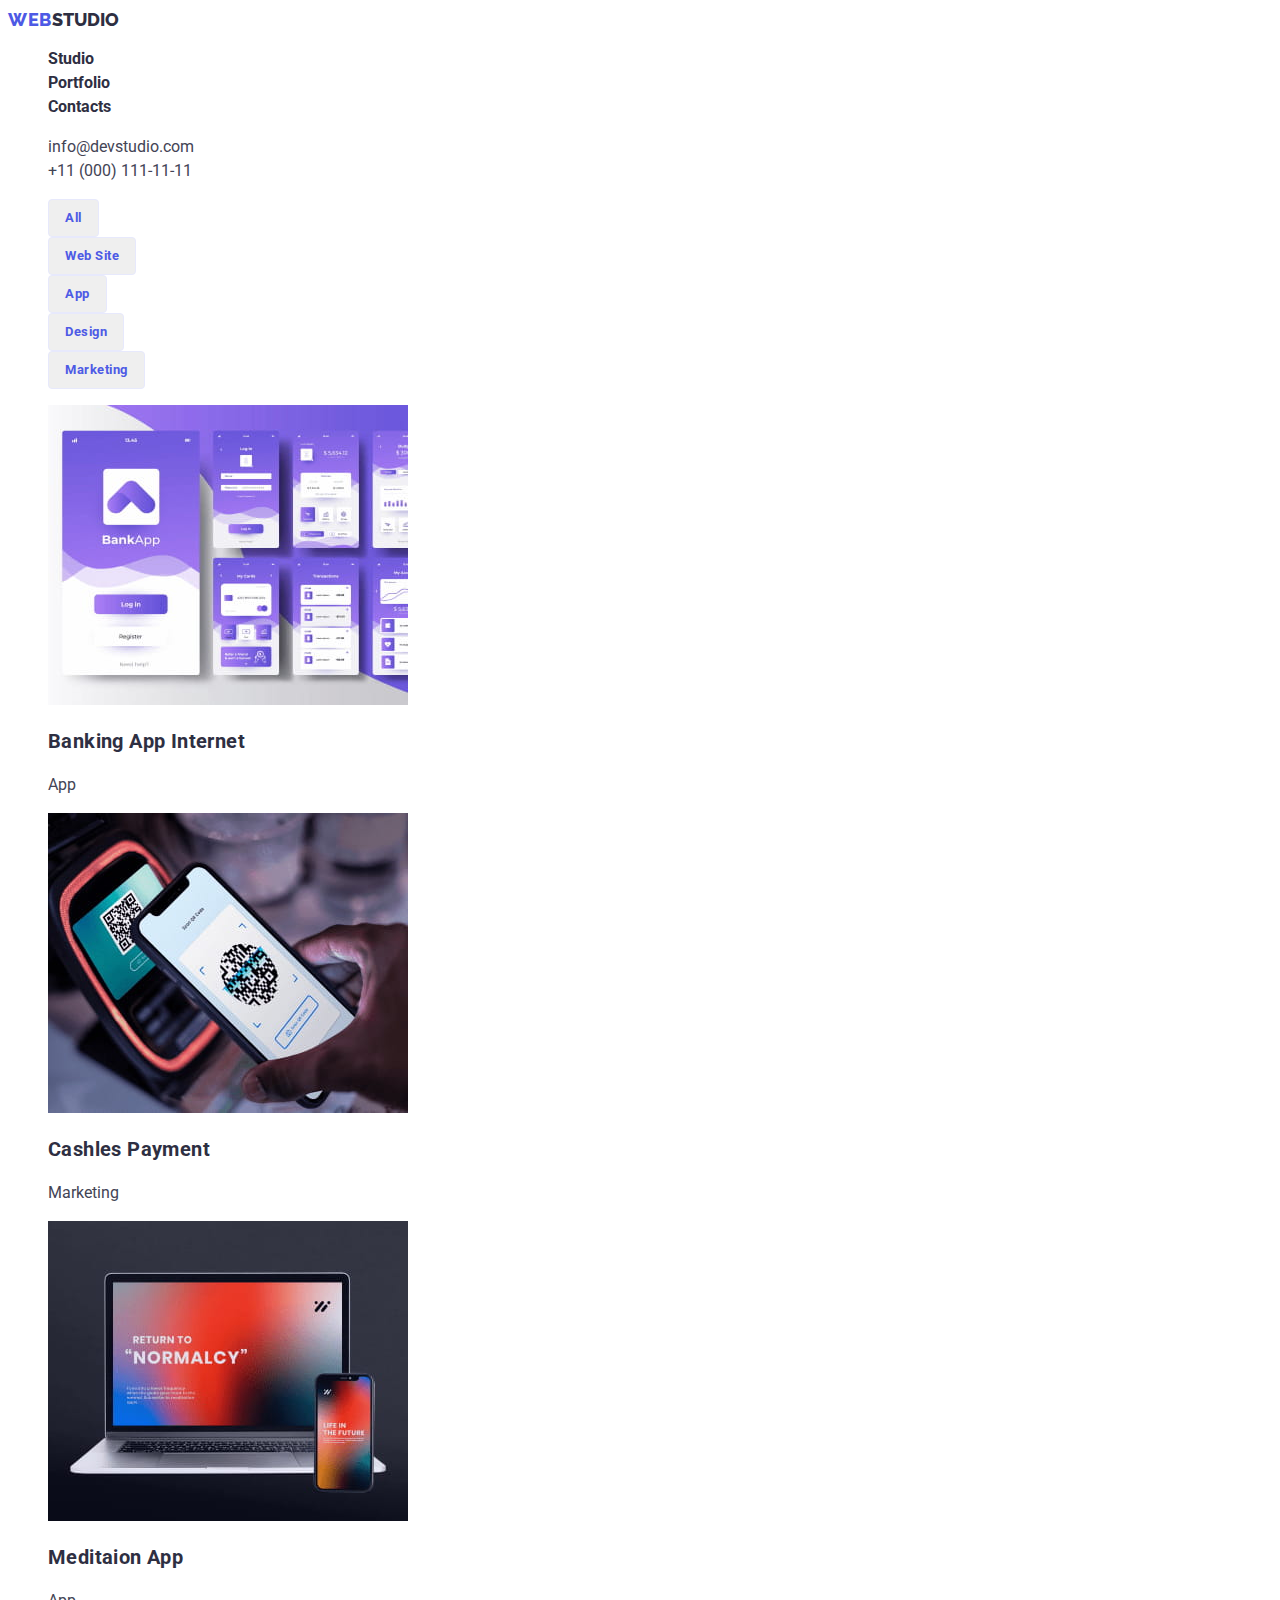
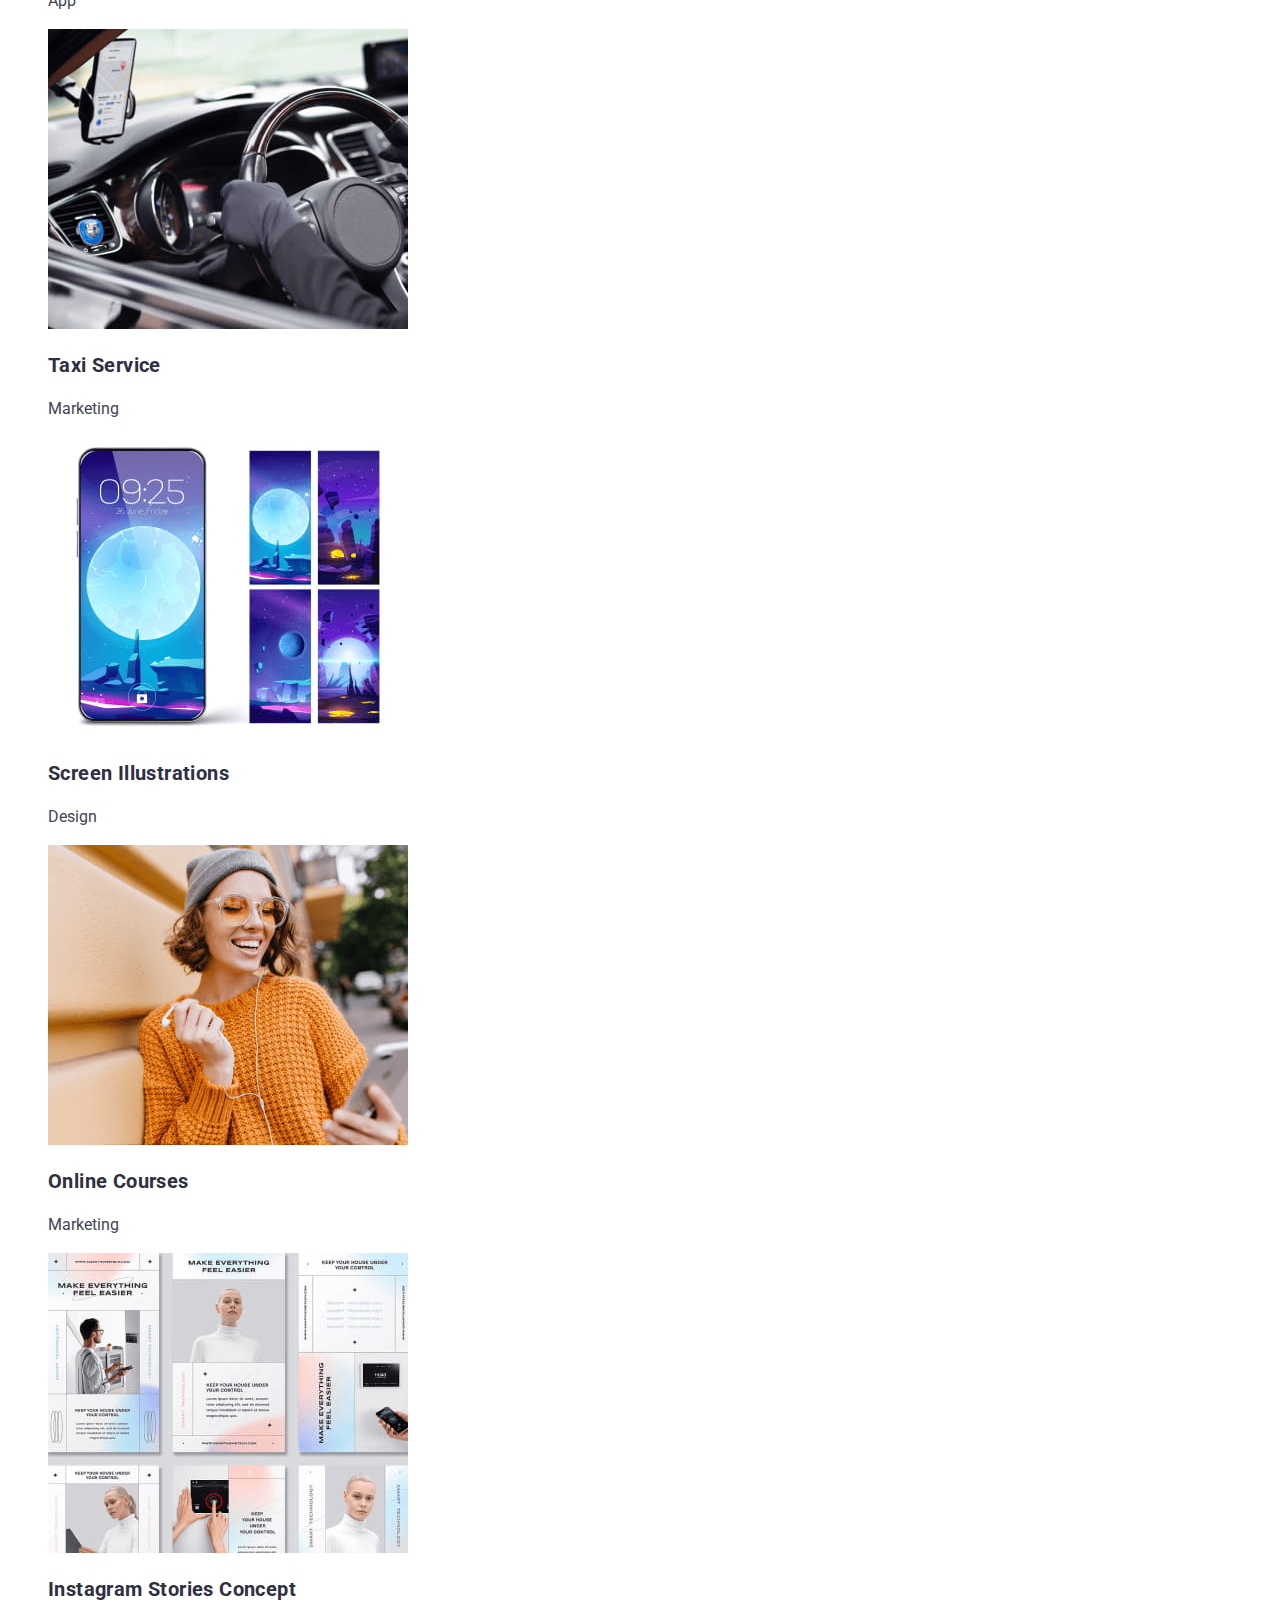
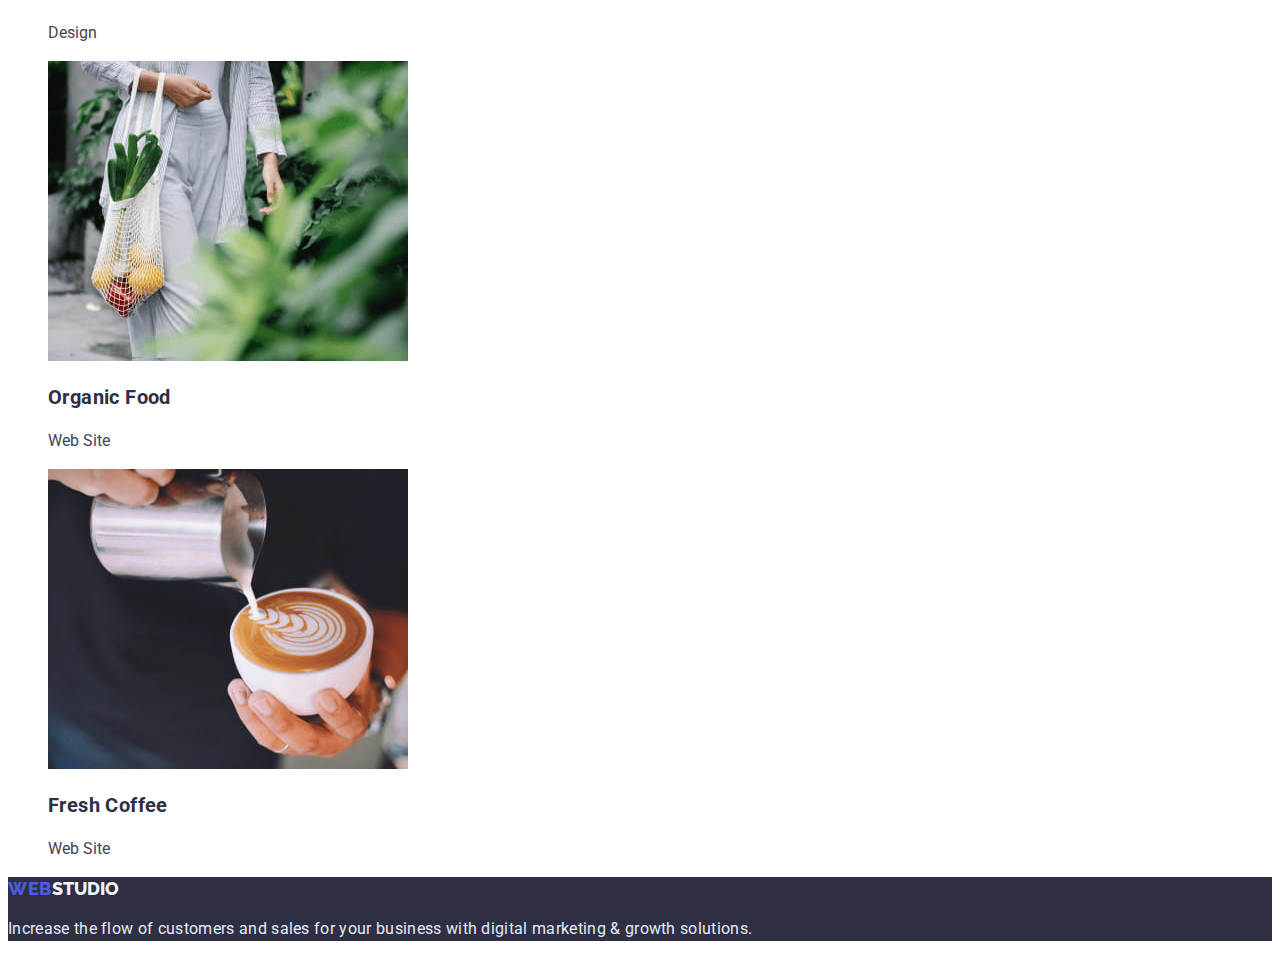
==== portfolio.html @ a0d4699e "added from a past project" ====
<!DOCTYPE html>
<html lang="en">
<head>
    <meta charset="UTF-8">
    <meta http-equiv="X-UA-Compatible" content="IE=edge">
    <meta name="viewport" content="width=device-width, initial-scale=1.0">
    <title>Document</title>
    <style>
        li {
            list-style-type: none;
        }
        a {
            text-decoration: none;
        }
    </style>
    <link href="https://fonts.googleapis.com/css2?family=Raleway:wght@800&family=Roboto:wght@400;500;700;900&display=swap" rel="stylesheet">
    <link rel="stylesheet" href="./css/style.css" />

</head>
<body>
    
    <header>
        <a class="contacts-logo" href="./portfolio.html"><span class="logo">web</span><span class="logo-two">studio</span></a>

        <!-- Main navigation -->
        <nav>
            <!-- Links to other pages or sections of the current page -->
            <ul class="link">
                <li><a class="contacts" href="./index.html">Studio</a></li>
                <li><a class="contacts" href="./portfolio.html">Portfolio</a></li>
                <li><a class="contacts" href="">Contacts</a></li>
            </ul>
        </nav>

        <ul class="secondary-link">
            <li><a class="contacts" href="mailto:info@devstudio.com">info@devstudio.com</a></li>
            <li><a class="contacts" href="tel:+110001111111">+11 (000) 111-11-11</a></li>
        </ul>
    </header>

    <main>

         <!-- Page footer -->

         <section class="text">
        <ul>
                <li><button class="pointer" type="button">All</button></li>
                <li><button class="pointer" type="button">Web Site</button></li>
                <li><button class="pointer" type="button">App</button></li>
                <li><button class="pointer" type="button">Design</button></li>
                <li><button class="pointer" type="button">Marketing</button></li>
        </ul>

        <ul>
            <li>
                <a class="menu">
                <img src="./images3/img.jpg" alt="Banking App Internet" width="360">
                <h3>Banking App Internet</h3>
                <p>App</p>
                </a>
            </li>
            <li>
                <a class="menu">
                 <img src="./images3/img10.jpg" alt="Cashless Payment" width="360">
                 <h3>Cashles Payment</h3>
                 <p>Marketing</p>
                 </a>
            </li>
            <li>
                <a class="menu">
                <img src="./images3/img3.jpg" alt="Meditaion App" width="360">
                <h3>Meditaion App</h3>
                <p>App</p>
                </a>
            </li>
            <li>
                <a class="menu">
                <img src="./images3/img4.jpg" alt="Taxi Service" width="360">
                <h3>Taxi Service</h3>
                <p>Marketing</p>
                </a>
            </li>
            <li>
                <a class="menu">
                <img src="./images3/img5.jpg" alt="Screen Illustrations" width="360">
                <h3>Screen Illustrations</h3>
                <p>Design</p>
                </a>
            </li>
            <li>
                <a class="menu">
                <img src="./images3/img6.jpg" alt="Online Courses" width="360">
                <h3>Online Courses</h3>
                <p>Marketing</p>
                </a>
            </li>
            <li>
                <a class="menu">
                <img src="./images3/img7.jpg" alt="Instagram Stories Concept" width="360">
                <h3>Instagram Stories Concept</h3>
                <p>Design</p>
                </a>
            </li>
            <li>
                <a class="menu">
                <img src="./images3/img8.jpg" alt="Organic Food" width="360">
                <h3>Organic Food</h3>
                <p>Web Site</p>
                </a>
            </li>
            <li>
                <a class="menu">
                <img src="./images3/img9.jpg" alt="Fresh Coffee" width="360">
                <h3>Fresh Coffee</h3>
                <p>Web Site</p>
                </a>
            </li>
        </ul>
    </section>

    </main>

    <footer class="bottom">
        <a class="contacts-logo" href="./portfolio.html"><span class="logo">web</span><span class="logo-two-bottom">studio</span></a>
        <p>Increase the flow of customers and sales for your business with digital marketing & growth solutions.</p>
    </footer>
</body>
</html>
---- css/style.css ----
/* Index.html file */

 /* Logo */

:root {
    --brand-color: #2E2F42;
    --color1:#4D5AE5;
    --color2:#434455;
    --color3:#F4F4FD;
    --color4:#FFFFFF;
    --color5: #404BBF;
    --color6: #E7E9FC;
}

.contacts-logo {
    font-family: Raleway, sans-serif;
    font-style: normal;
    font-weight: 800;
    font-size: 18px;
    line-height: 1.3;

    align-items: center;
    letter-spacing: 0.03;
    text-transform: uppercase;
}
 
.logo {
    font-family: Raleway, sans-serif;
    font-style: normal;
    font-weight: 800;
    font-size: 18px;
    line-height: 1.3;


    letter-spacing: 0.03em;
    text-transform: uppercase;
    color: var(--color1);
}

.logo-two {
    color: var(--brand-color);
}

body {
font-family: Roboto, sans-serif;
color: var(--brand-color);
}


/* Main navigation */

.link {
    background-color: var(--color4);
    text-decoration:none;
}



.link a {
    font-weight: 700;
    font-size: 16px;
    line-height: 1.5;

    color: var(--brand-color);
}

.secondary-link a {
    font-weight: 400;
    font-size: 16px;
    line-height: 1.5;

    color: #434455;
    background-color: var(--color4);
}
    
/* Hover and focus */

.contacts {
    color: var(--brand-color);
}

.contacts:hover {
    color: var(--color1);
}

.contacts:focus {
    color: var(--color1);
}
.link .contacts:focus {
    color: var(--color1);
}

.secondary-link:focus {
    color: var(--color1);
}

.main-pointer {
    font-family: Roboto, sans-serif;
    font-style: normal;
    font-weight: 700;
    font-size: 16px;
    line-height: 1.1;

    letter-spacing: 0.04em;
    color: var(--color4);
    align-items: center;
    padding: 16px 32px;

    background-color: var(--color1);
    border: none;
    border-radius: 4px;
 }

.main-pointer:hover {
    background-color: var(--color5);
}

.main-pointer:focus {
    background-color: var(--color5);
    box-shadow: 0px 4px 4px rgba(0, 0, 0, 0.15);
}

 

.hero {
    background-color: var(--brand-color);
}

.buttom .contacts:focus {
    color: var(--color1);
}

.hero-logo {
    font-family: Roboto, sans-serif;
    font-weight: 700;
    font-style: normal;
    font-size: 56px;
    line-height: 1;
    text-align: center;
    letter-spacing: 0.02em;

    color: var(--color4);
}


/* Feauters section */

.text h3 { 
    font-weight: 700;
    font-size: 20px;
    line-height: 1.2;
    letter-spacing: 0.02em;

    color: var(--brand-color);
}

.text p {
    font-weight: 400;
    line-height: 1.5;
    letter-spacing: 0.02;

    color: var(--color2);
}

.text h2 {
    font-weight: 700;
    font-size: 36px;
    line-height: 1.1;

    text-align: center;
    letter-spacing: 0.02em;

    color: var(--brand-color);
}

/* Page footer */

.secondary-text {
    background-color: var(--color3);
}

.img {
    flex-direction: column;
    justify-content: center;
    align-items: center;
    background-color: var(--color4);
}

.secondary-text h2 {
    font-weight: 700;
    font-size: 36px;
    line-height: 1.1;

    text-align: center;
    letter-spacing: 0.02em;

    color: var(--brand-color);
}

.secondary-text h3 {
    font-weight: 700;
    font-size: 20px;
    line-height: 1.2;
    letter-spacing: 0.02em;

    color: var(--brand-color);
}

.secondary-text p {
    font-weight: 400;
    font-size: 16px;
    line-height: 1.5;
    letter-spacing: 0.02em;

    color: var(--color2);
}

.bottom {
    background-color: var(--brand-color);
}

.bottom p {
    font-weight: 400;
    font-size: 16px;
    line-height: 1.5;
    letter-spacing: 0.02em;

    color: var(--color6);
}

.logo-two-bottom {
    color: var(--color3);
 }

/* Portfolio.html */


/* Main navigation */


.pointer { 
    font-family: Roboto, sans-serif;
    font-style: normal;
    font-weight: 700;
    line-height: 1.5;
    align-items: center;
    letter-spacing: 0.04em;
    padding: 8px 16px;

    color: var(--color1);
    border: 1px solid var(--color6);
    border-radius: 4px;
    box-sizing: border-box;
}

.pointer:hover {
    color: var(--color4);
    background-color: var(--color1);
}

.pointer:focus {
    background-color: var(--color1);
    box-shadow: 0px 3px 1px rgba(0, 0, 0, 0.1), 0px 2px 1px rgba(0, 0, 0, 0.08), 0px 2px 2px rgba(0, 0, 0, 0.12);
}

.pointer { cursor: pointer; }
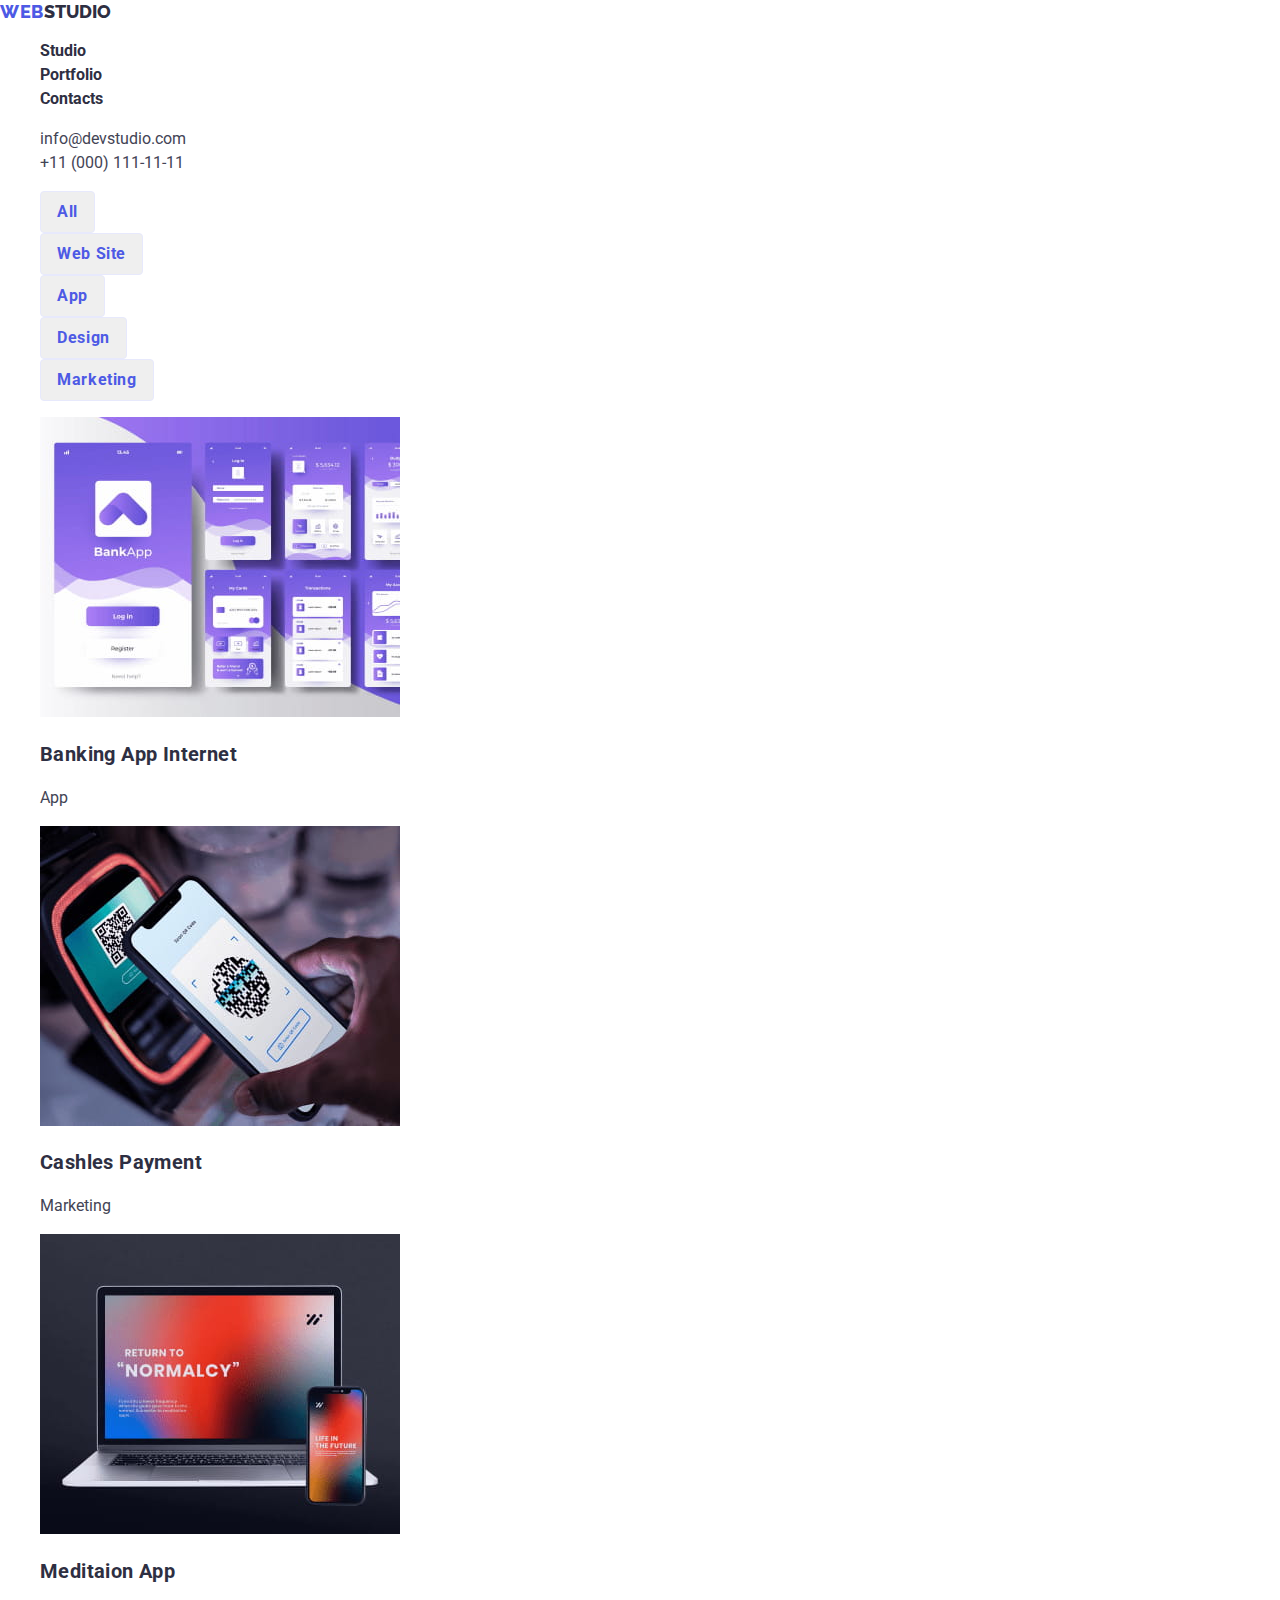
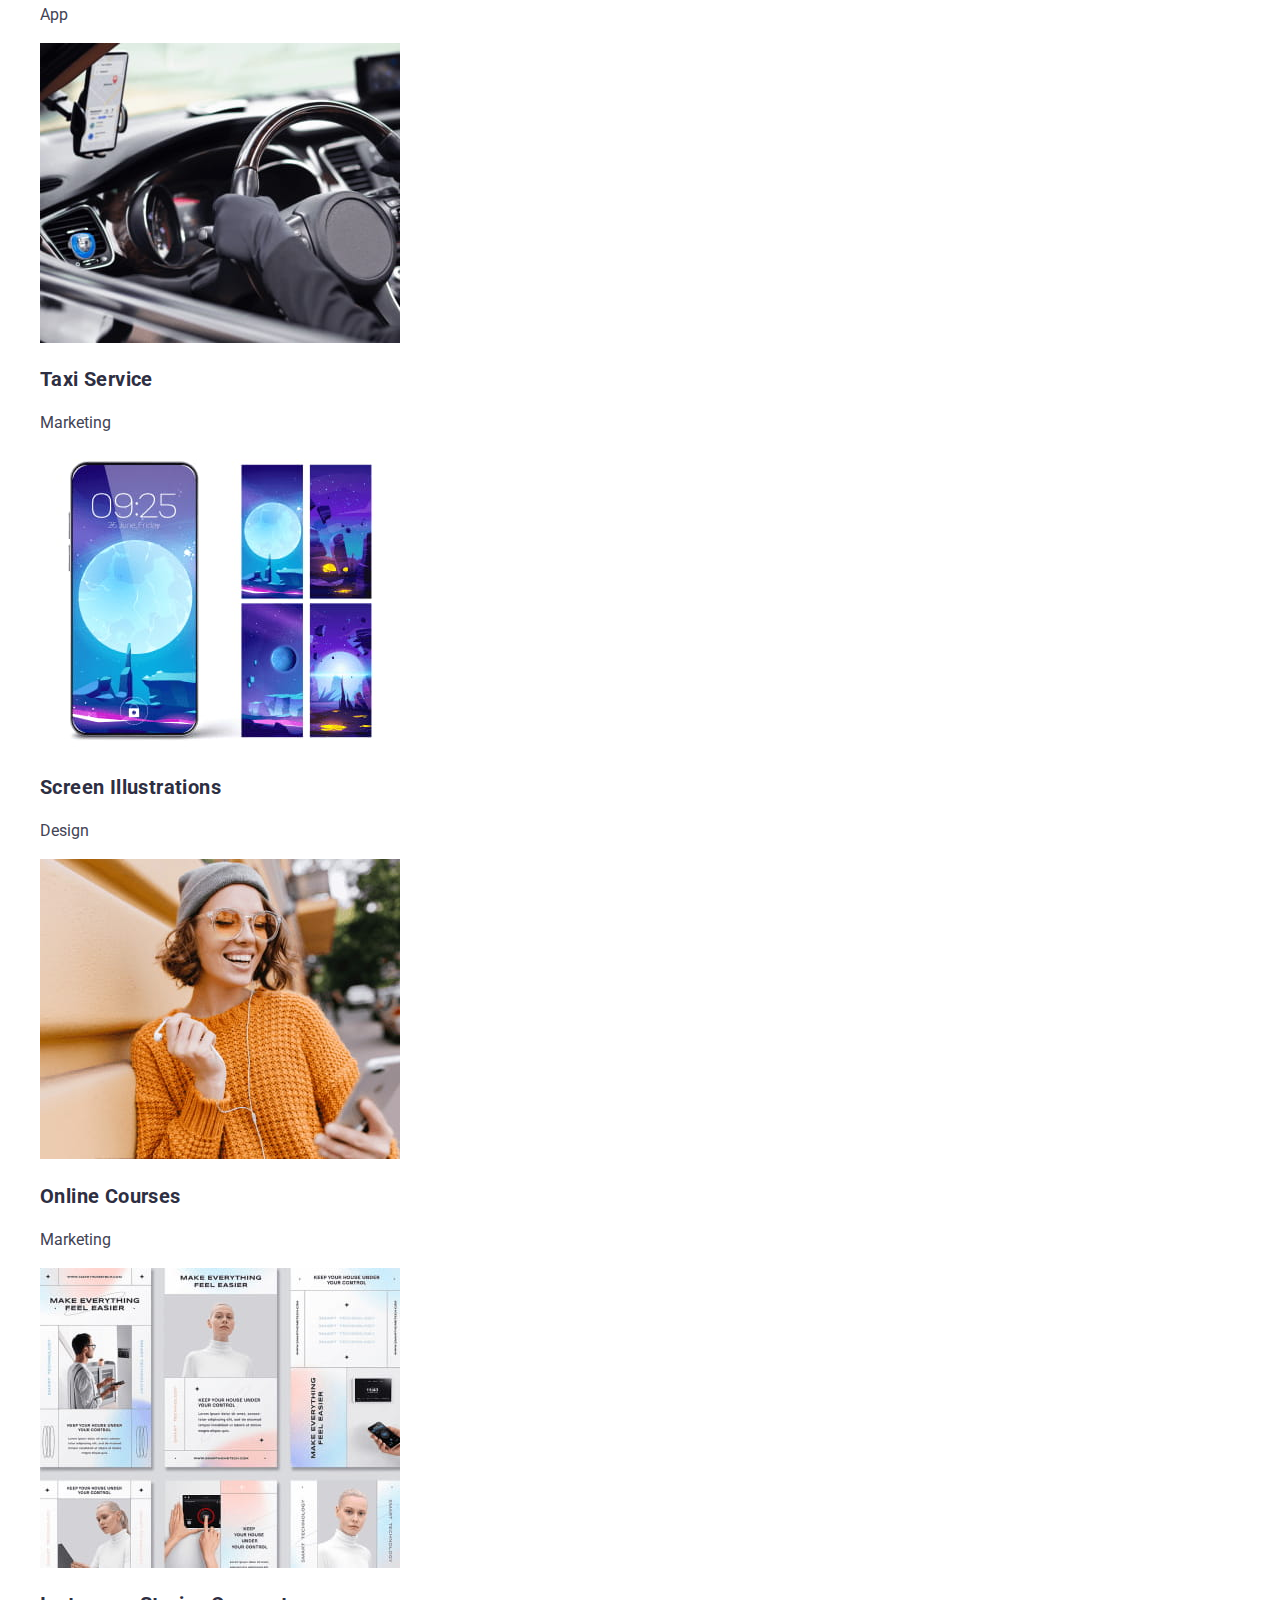
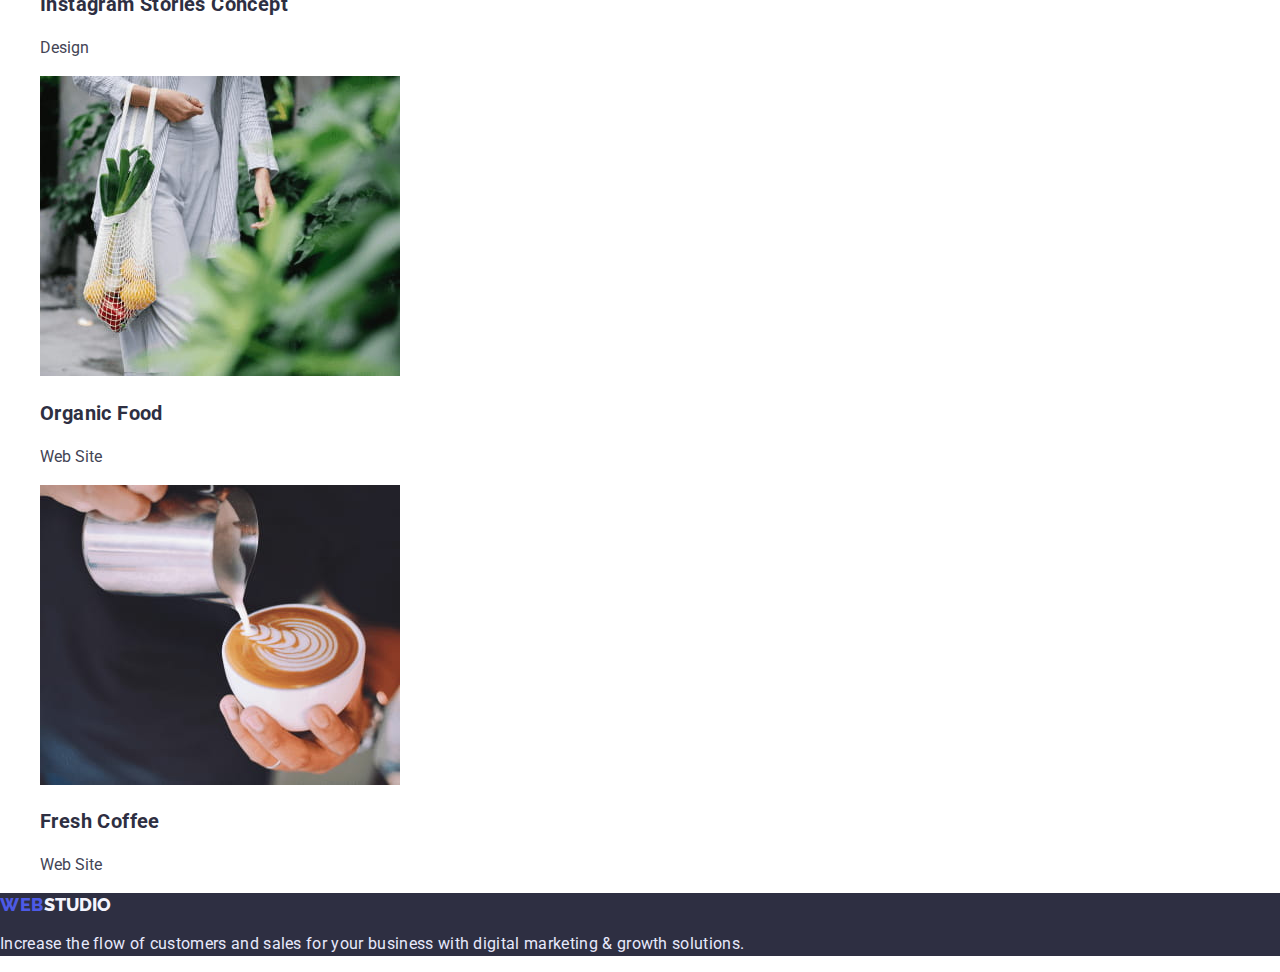
==== commit 0168d8b8: "added modern-normalize" ====
--- a/portfolio.html
+++ b/portfolio.html
@@ -5,6 +5,7 @@
     <meta http-equiv="X-UA-Compatible" content="IE=edge">
     <meta name="viewport" content="width=device-width, initial-scale=1.0">
     <title>Document</title>
+    <link rel="stylesheet" href="https://cdn.jsdelivr.net/npm/modern-normalize@1.1.0/modern-normalize.min.css"/>
     <style>
         li {
             list-style-type: none;
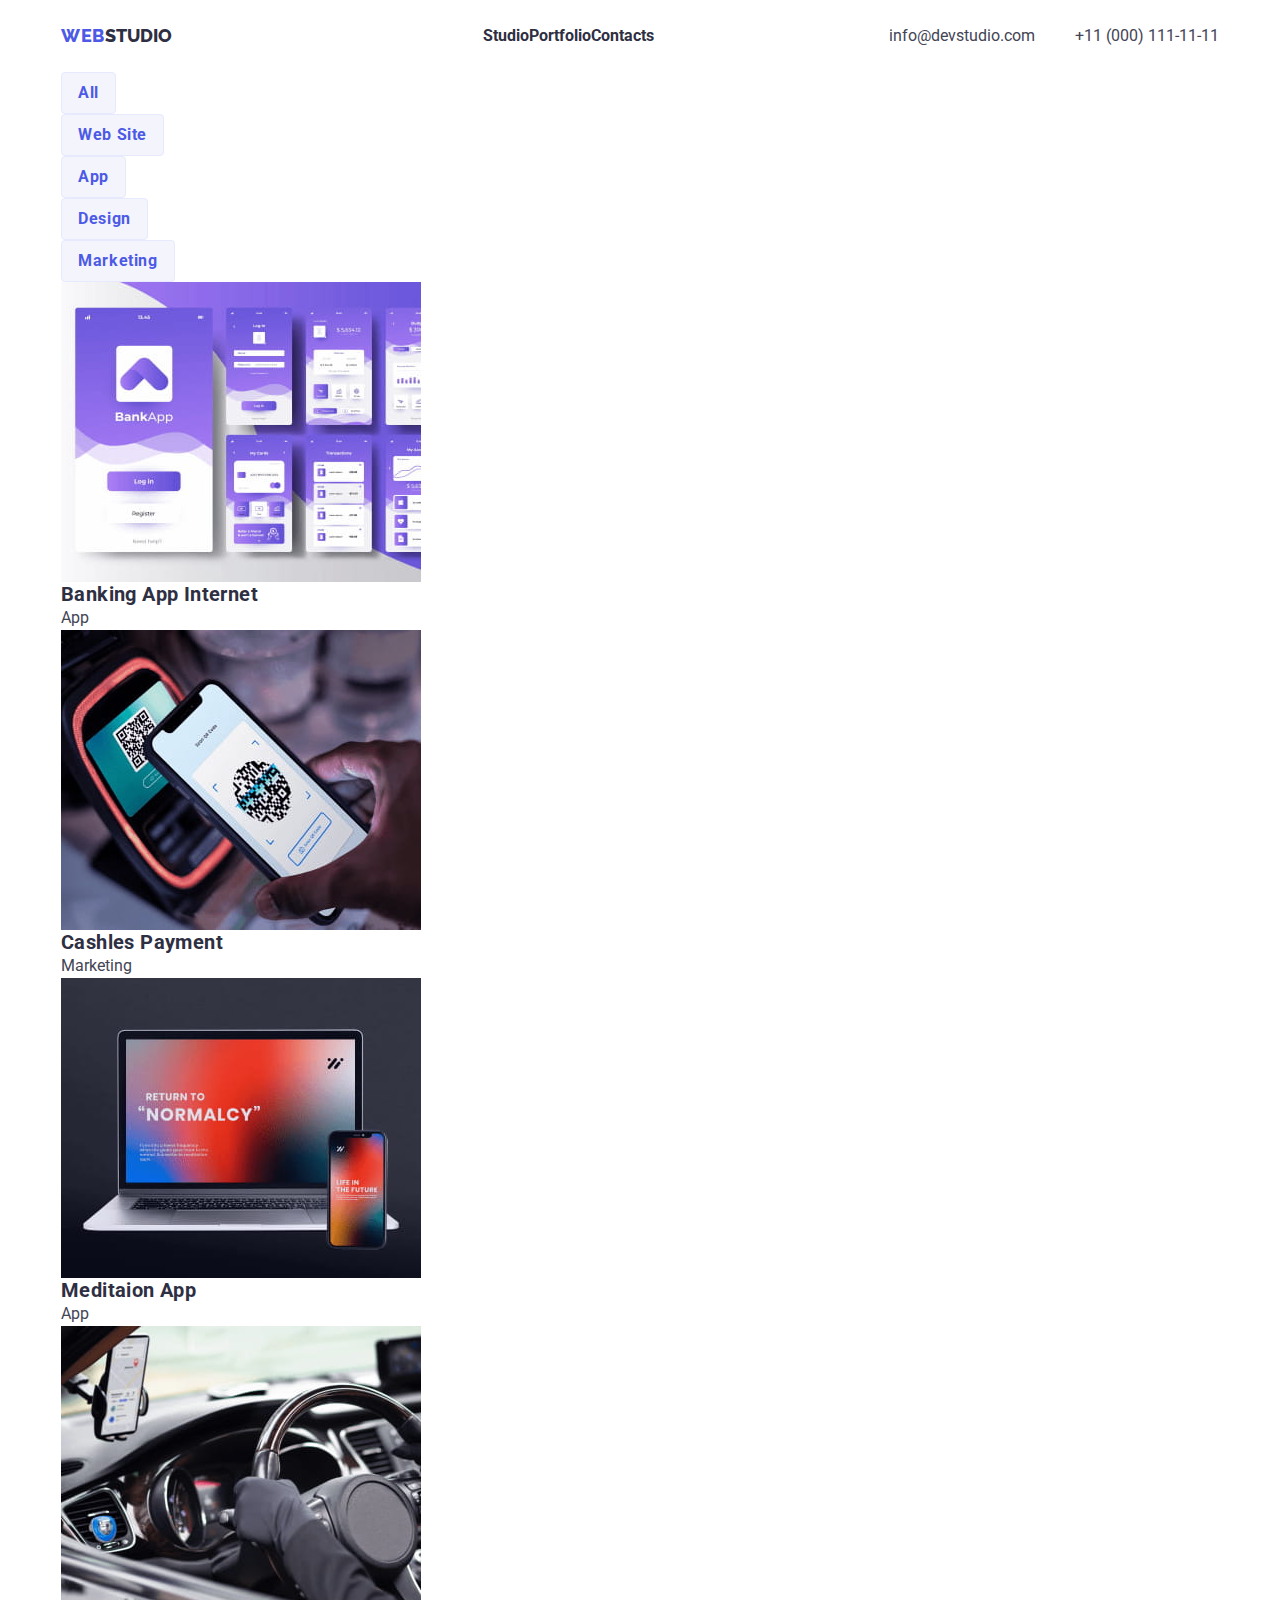
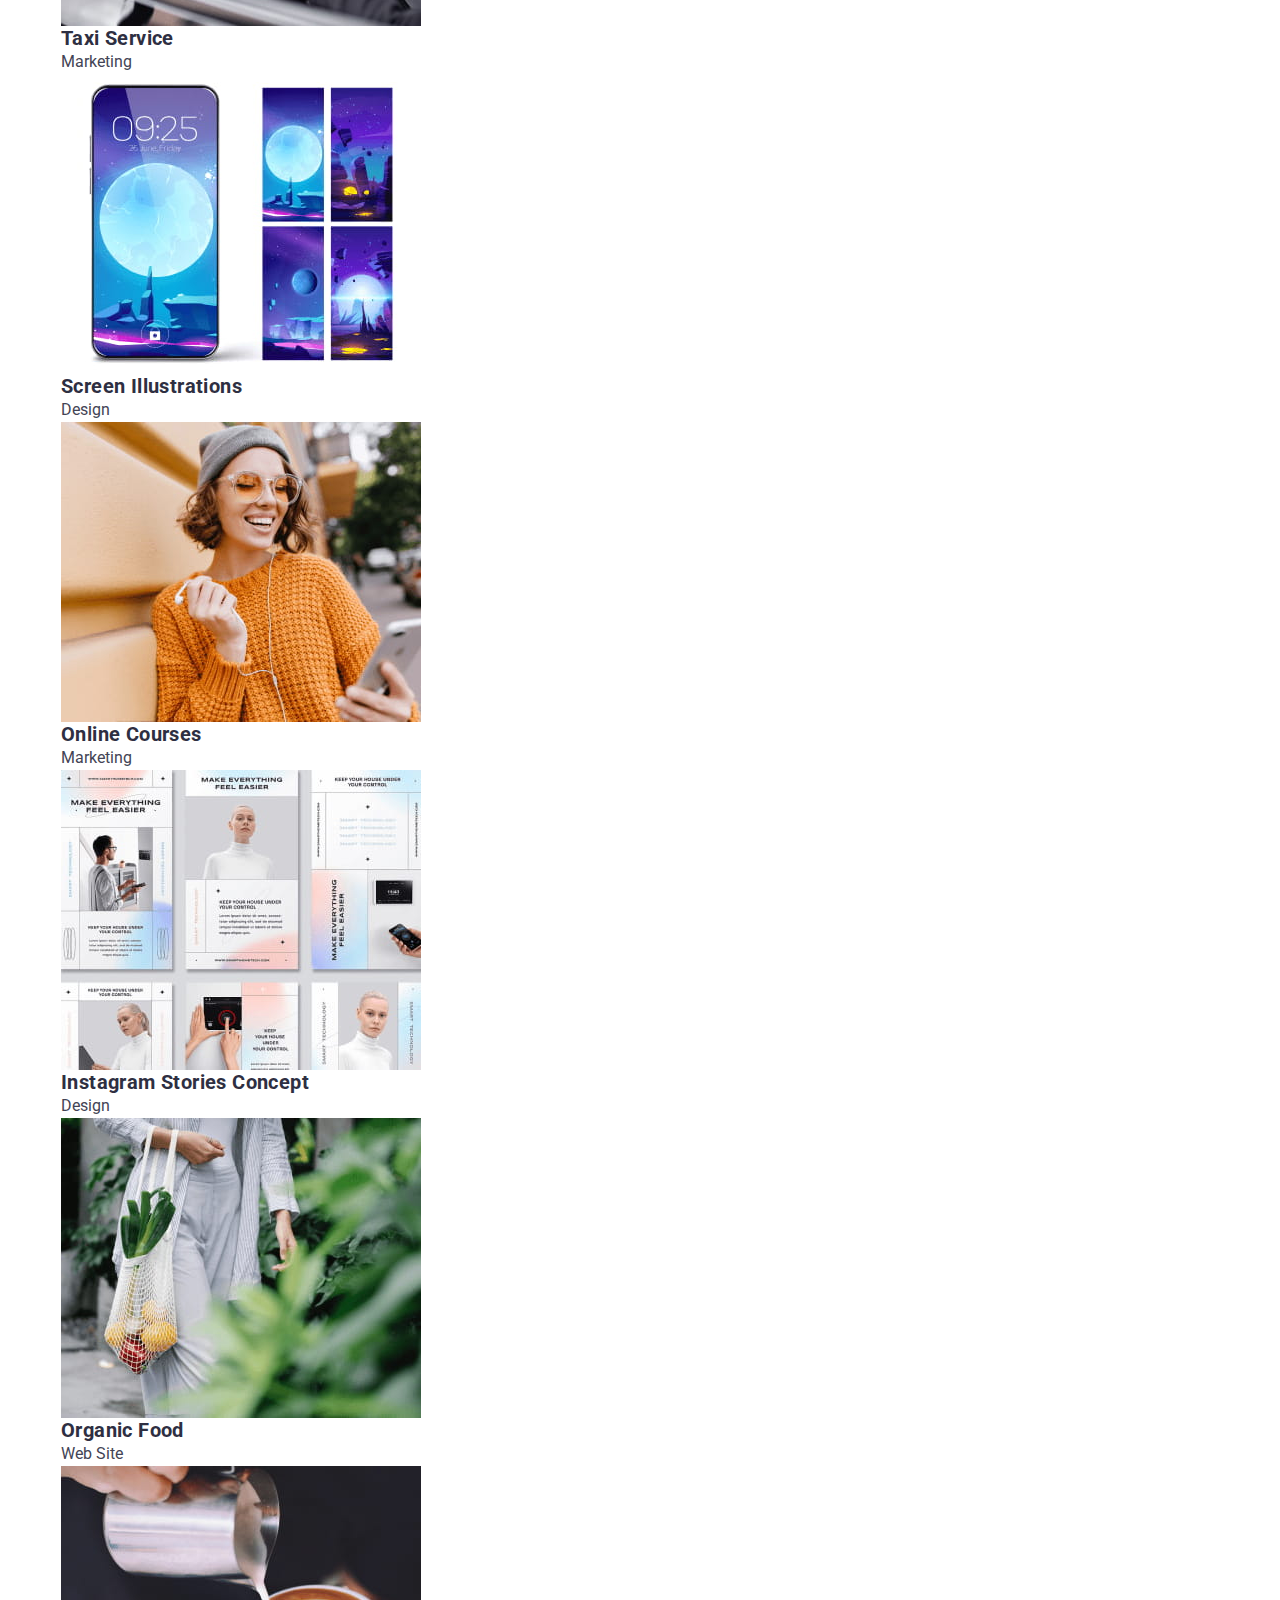
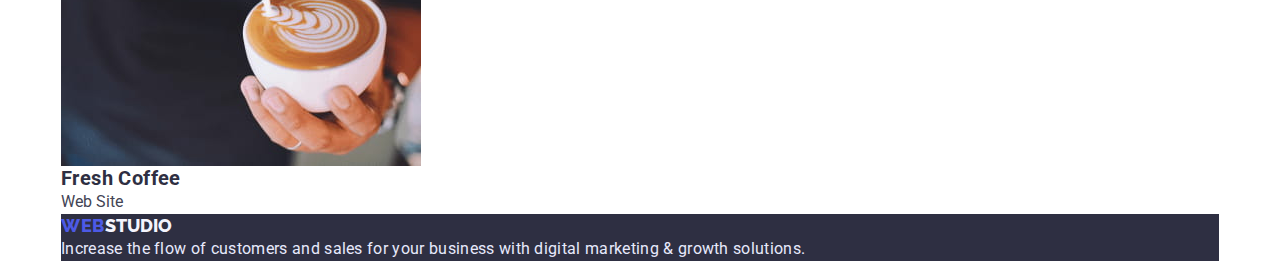
==== commit 45f68190: "header positioning in index.html and portfolio.html" ====
--- a/portfolio.html
+++ b/portfolio.html
@@ -20,11 +20,11 @@
 </head>
 <body>
     
-    <header>
+    <header class="container header-container">
         <a class="contacts-logo" href="./portfolio.html"><span class="logo">web</span><span class="logo-two">studio</span></a>
 
         <!-- Main navigation -->
-        <nav>
+        <nav class="header-nav">
             <!-- Links to other pages or sections of the current page -->
             <ul class="link">
                 <li><a class="contacts" href="./index.html">Studio</a></li>
@@ -34,8 +34,8 @@
         </nav>
 
         <ul class="secondary-link">
-            <li><a class="contacts" href="mailto:info@devstudio.com">info@devstudio.com</a></li>
-            <li><a class="contacts" href="tel:+110001111111">+11 (000) 111-11-11</a></li>
+            <li><a class="contacts-inform-tel" href="mailto:info@devstudio.com">info@devstudio.com</a></li>
+            <li><a class="contacts-inform" href="tel:+110001111111">+11 (000) 111-11-11</a></li>
         </ul>
     </header>
 
@@ -43,7 +43,7 @@
 
          <!-- Page footer -->
 
-         <section class="text">
+         <section class="text container">
         <ul>
                 <li><button class="pointer" type="button">All</button></li>
                 <li><button class="pointer" type="button">Web Site</button></li>
@@ -121,7 +121,7 @@
 
     </main>
 
-    <footer class="bottom">
+    <footer class="bottom container">
         <a class="contacts-logo" href="./portfolio.html"><span class="logo">web</span><span class="logo-two-bottom">studio</span></a>
         <p>Increase the flow of customers and sales for your business with digital marketing & growth solutions.</p>
     </footer>
--- a/css/style.css
+++ b/css/style.css
@@ -1,7 +1,4 @@
  
- /* Index.html file */
-
- /* Logo */
 
 :root {
     --brand-color: #2E2F42;
@@ -13,8 +10,68 @@
     --color6: #E7E9FC;
 }
 
+/* ============= Додаткові параметри скидання стилів ============= */
+
+h1,h2,h3,h4,p {
+    margin-top: 0;
+    margin-bottom: 0;
+}
+
+ul,ol {
+    margin-top: 0;
+    margin-bottom: 0;
+    padding-left: 0;
+}
+
+img {
+    display: block;
+}
+
+button {
+    cursor: pointer;
+}
+
+
+body {
+    background-color: var(--color4);
+}
+
+
+/* Створений загальний контейнер */
+.container {
+    width: 1158px;
+    margin-left: auto;
+    margin-right: auto;
+}
+
+
+/* ============= Позіціонування контенту index.html============= */
+
+.header-container {
+    display: flex;
+    align-items: center;
+    justify-content: space-between;
+    padding-top: 24px;
+    padding-bottom: 24px;
+}
+
+.header-nav {
+    display: flex;
+    align-items: center;
+}
+
+.link {
+    display: flex;
+    align-items: center;
+}
+
+.secondary-link {
+    display: flex;
+    align-items: center;
+}
+
 .contacts-logo {
-    font-family: Raleway, sans-serif;
+    font-family: "Raleway", sans-serif;
     font-style: normal;
     font-weight: 800;
     font-size: 18px;
@@ -25,8 +82,23 @@
     text-transform: uppercase;
 }
  
+.logo-two {
+    margin-right: 77px;
+}
+
+.link .item:not(:last-child) {
+    margin-right: 40px;
+}
+ 
+.secondary-link .item + .item {
+margin-left: 40px;
+}
+
+
+/* ============= Позіціонування контенту index.html =============*/
+
 .logo {
-    font-family: Raleway, sans-serif;
+    font-family: "Raleway", sans-serif;
     font-style: normal;
     font-weight: 800;
     font-size: 18px;
@@ -43,16 +115,17 @@
 }
 
 body {
-font-family: Roboto, sans-serif;
+font-family: "Roboto", sans-serif;
 color: var(--brand-color);
 }
 
 
-/* Main navigation */
+/* ============= Main navigation ============= */
 
 .link {
+    text-decoration: none;
+
     background-color: var(--color4);
-    text-decoration:none;
 }
 
 
@@ -74,7 +147,10 @@
     background-color: var(--color4);
 }
     
-/* Hover and focus */
+/* ============= Main navigation ============= */
+
+
+/* ============= Hover and focus ============= */
 
 .contacts {
     color: var(--brand-color);
@@ -95,21 +171,50 @@
     color: var(--color1);
 }
 
+.contacts-inform {
+    color: var(--brand-color);
+}
+
+.contacts-inform:hover {
+    color: var(--color1);
+}
+
+.contacts-inform:focus {
+    color:var(--color1)
+}
+
+.contacts-inform-tel {
+    margin-right: 40px;
+
+    color: var(--brand-color);
+}
+
+.contacts-inform-tel:hover {
+    color: var(--color1);
+}
+
+.contacts-inform-tel:focus {
+    color: var(--color1);
+}
+
+/* ============= Hover and focus ============= */
+
+
 .main-pointer {
-    font-family: Roboto, sans-serif;
-    font-style: normal;
-    font-weight: 700;
-    font-size: 16px;
-    line-height: 1.1;
-
-    letter-spacing: 0.04em;
-    color: var(--color4);
     align-items: center;
     padding: 16px 32px;
-
-    background-color: var(--color1);
     border: none;
     border-radius: 4px;
+
+    font-family: "Roboto", sans-serif;
+    font-style: normal;
+    font-weight: 700;
+    font-size: 16px;
+    line-height: 1.1;
+    letter-spacing: 0.04em;
+
+    color: var(--color4);
+    background-color: var(--color1);
  }
 
 .main-pointer:hover {
@@ -132,19 +237,20 @@
 }
 
 .hero-logo {
-    font-family: Roboto, sans-serif;
+    text-align: center;
+
+    font-family: "Roboto", sans-serif;
     font-weight: 700;
     font-style: normal;
     font-size: 56px;
     line-height: 1;
-    text-align: center;
     letter-spacing: 0.02em;
 
     color: var(--color4);
 }
 
 
-/* Feauters section */
+/* ============= Feauters section ============= */
 
 .text h3 { 
     font-weight: 700;
@@ -164,17 +270,20 @@
 }
 
 .text h2 {
+    text-align: center;
+
     font-weight: 700;
     font-size: 36px;
     line-height: 1.1;
-
-    text-align: center;
-    letter-spacing: 0.02em;
-
-    color: var(--brand-color);
-}
-
-/* Page footer */
+    letter-spacing: 0.02em;
+
+    color: var(--brand-color);
+}
+
+/* ============= Feauters section ============= */
+
+
+/* ============= Page footer ============= */
 
 .secondary-text {
     background-color: var(--color3);
@@ -184,15 +293,16 @@
     flex-direction: column;
     justify-content: center;
     align-items: center;
+
     background-color: var(--color4);
 }
 
 .secondary-text h2 {
+    text-align: center;
+
     font-weight: 700;
     font-size: 36px;
     line-height: 1.1;
-
-    text-align: center;
     letter-spacing: 0.02em;
 
     color: var(--brand-color);
@@ -233,25 +343,28 @@
     color: var(--color3);
  }
 
-/* Portfolio.html */
-
-
-/* Main navigation */
+/* ============= Page footer ============= */
+
+
+
+/* ============= PORTFOLIO.HTML  Main navigation ============= */
 
 
 .pointer { 
-    font-family: Roboto, sans-serif;
-    font-style: normal;
-    font-weight: 700;
-    line-height: 1.5;
-    align-items: center;
-    letter-spacing: 0.04em;
-    padding: 8px 16px;
-
-    color: var(--color1);
-    border: 1px solid var(--color6);
+    align-items: center;
     border-radius: 4px;
     box-sizing: border-box;
+    padding: 8px 16px;
+
+    font-family: "Roboto", sans-serif;
+    font-style: normal;
+    font-weight: 700;
+    line-height: 1.5;
+    letter-spacing: 0.04em;
+    
+    color: var(--color1);
+    border: 1px solid var(--color6);
+    background-color: var(--color3);
 }
 
 .pointer:hover {
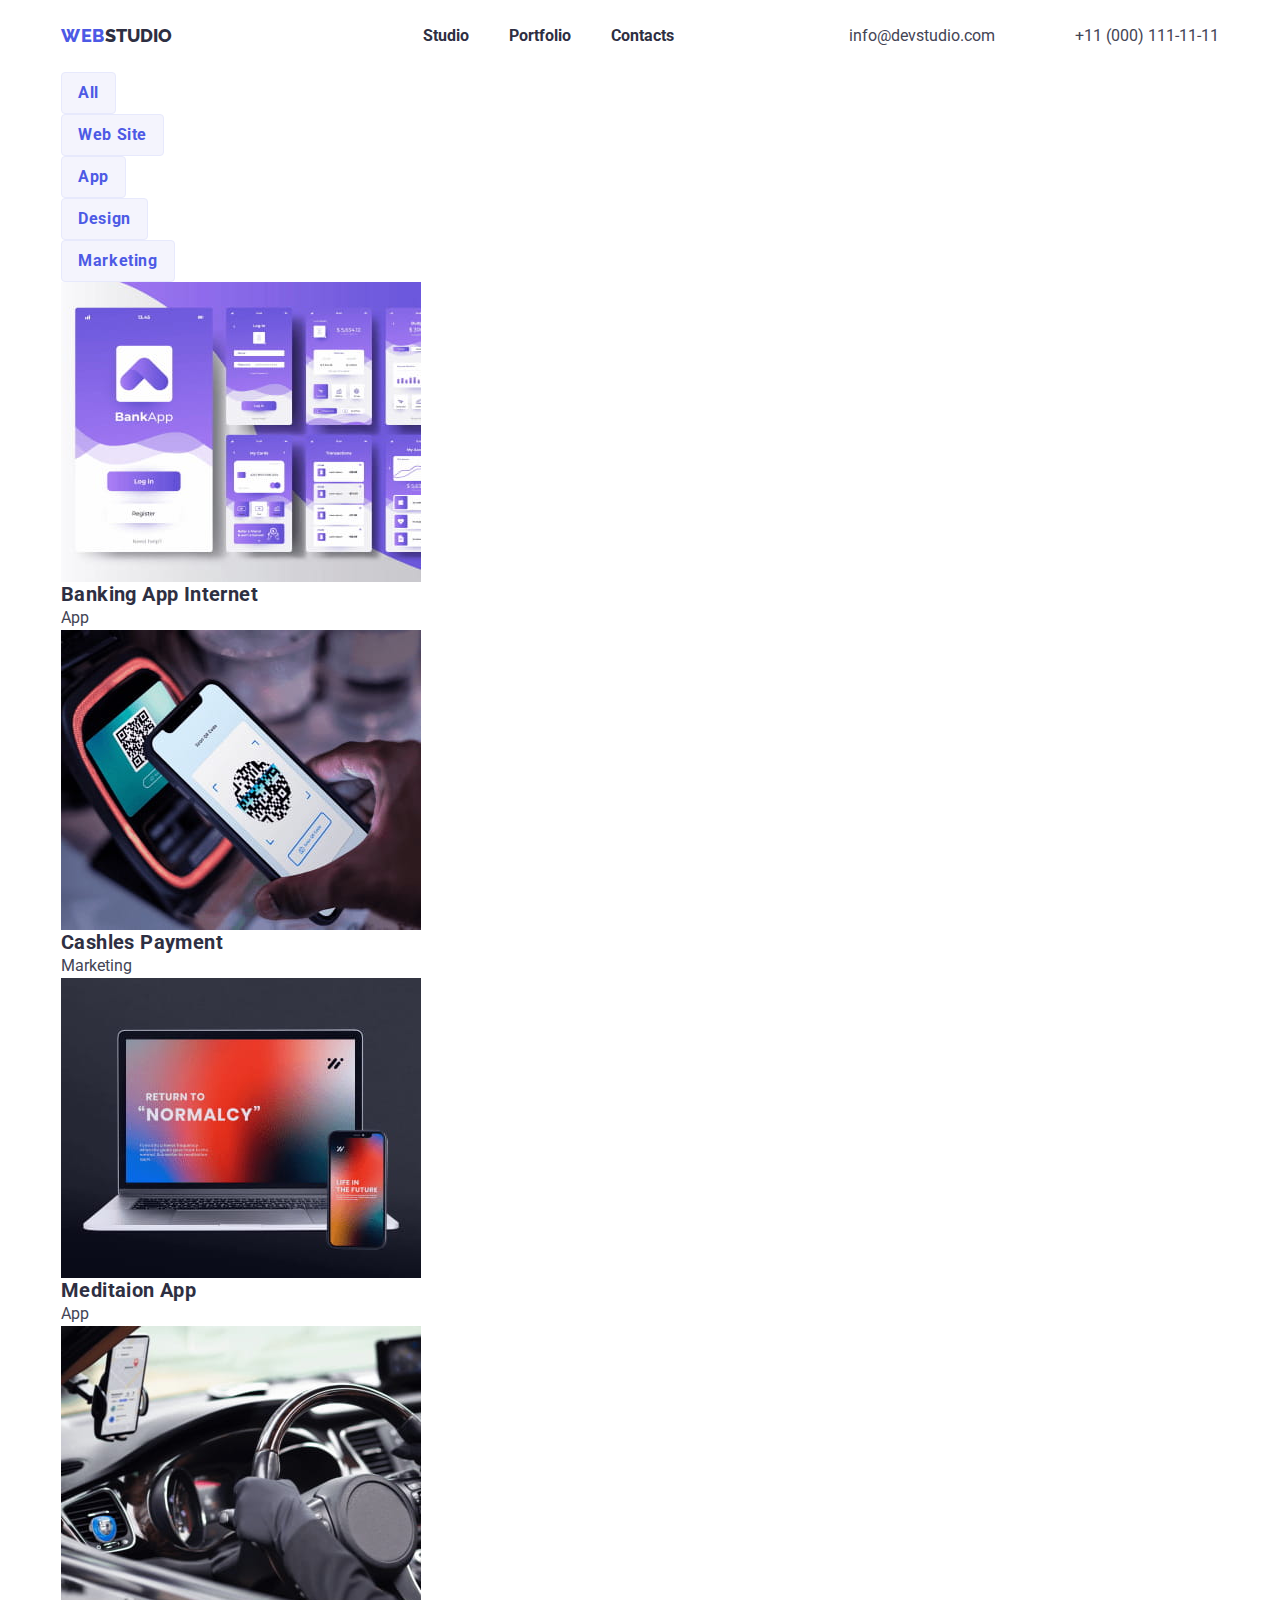
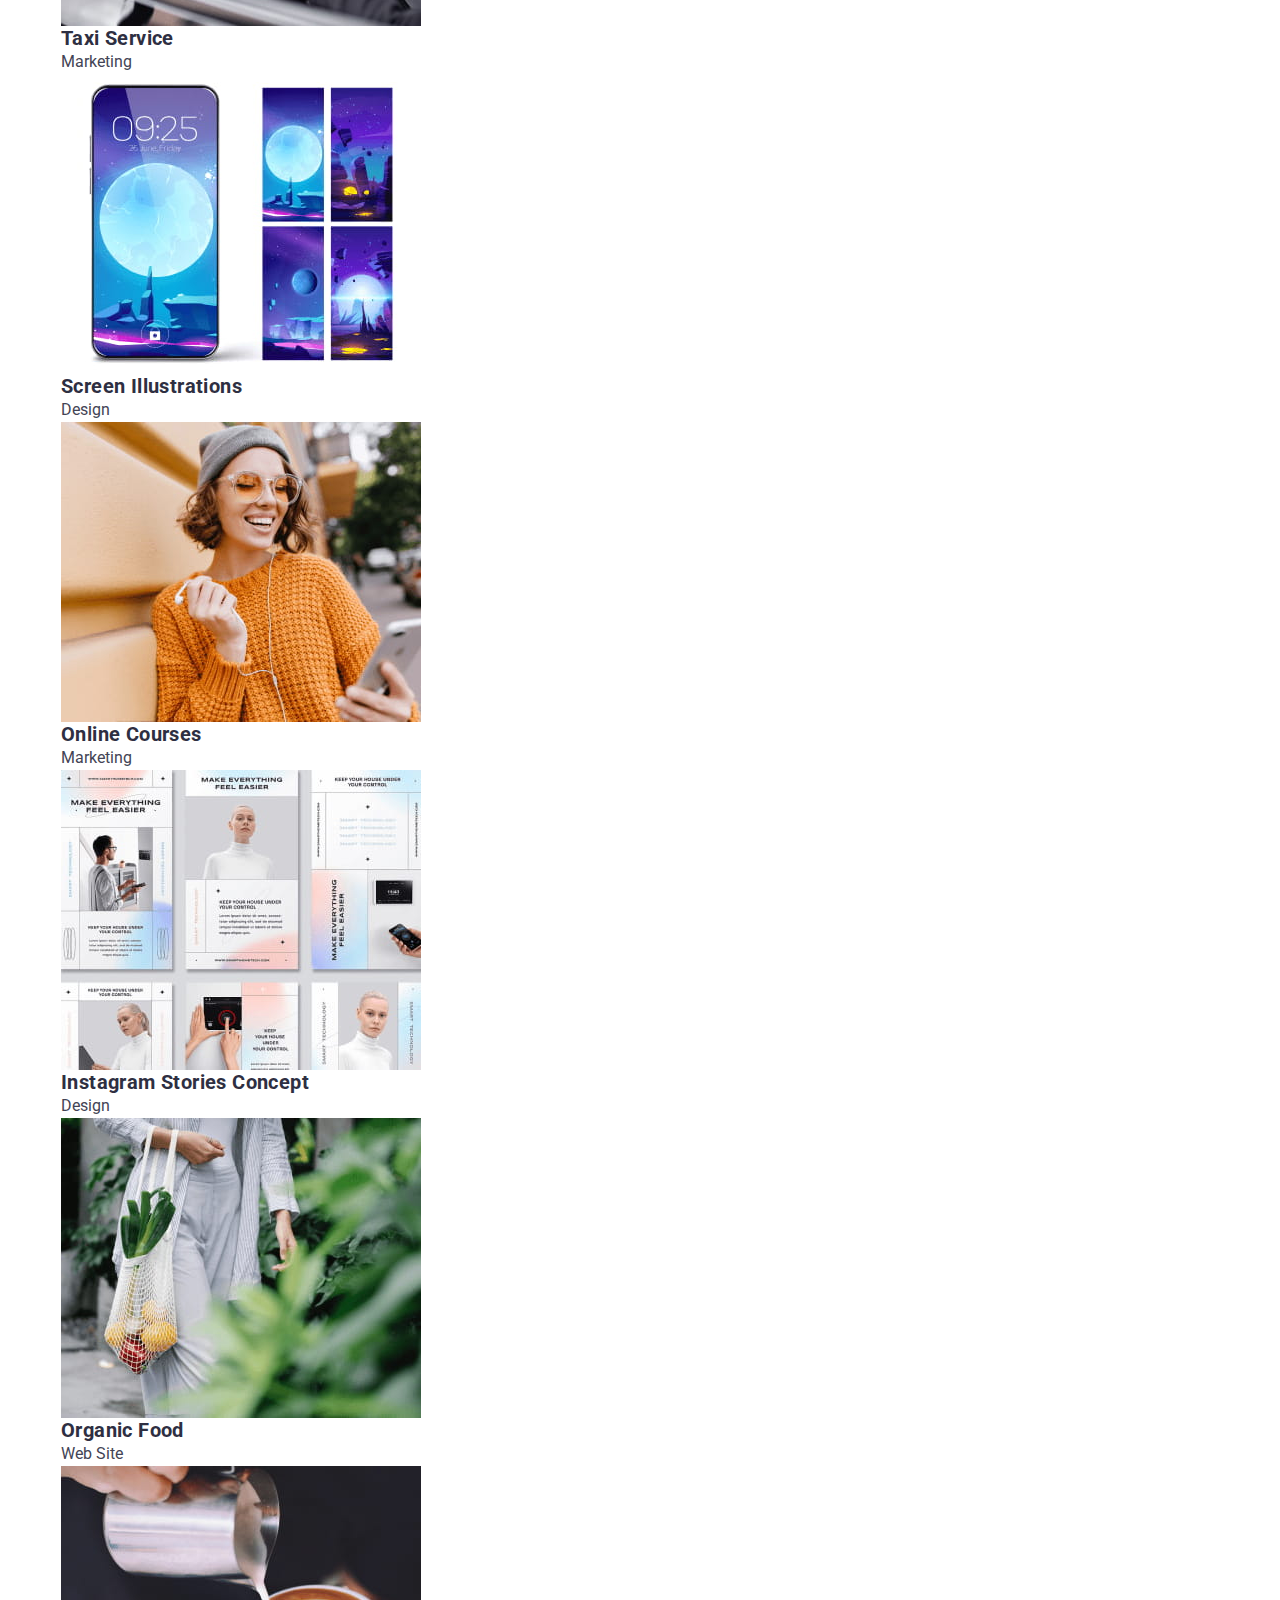
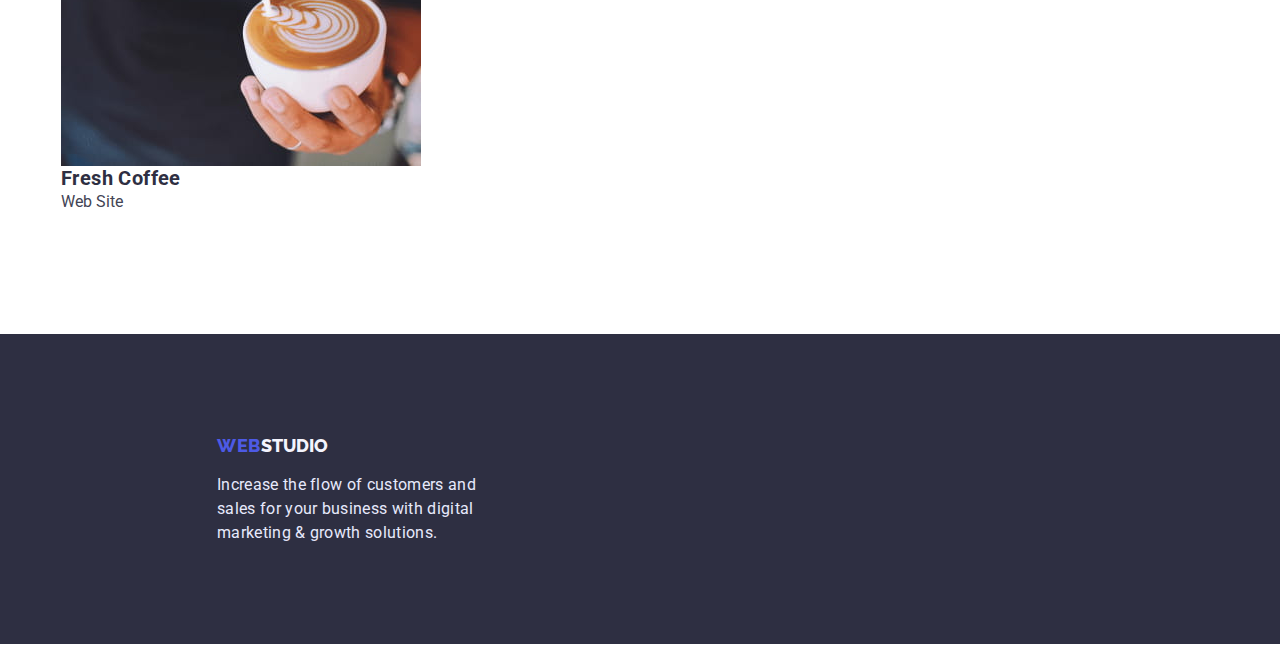
==== commit a5eabf00: "positioned the second section in index.html and footer in index.html and portfolio.html" ====
--- a/portfolio.html
+++ b/portfolio.html
@@ -27,15 +27,15 @@
         <nav class="header-nav">
             <!-- Links to other pages or sections of the current page -->
             <ul class="link">
-                <li><a class="contacts" href="./index.html">Studio</a></li>
-                <li><a class="contacts" href="./portfolio.html">Portfolio</a></li>
-                <li><a class="contacts" href="">Contacts</a></li>
+                <li class="item"><a class="contacts" href="./index.html">Studio</a></li>
+                <li class="item"><a class="contacts" href="./portfolio.html">Portfolio</a></li>
+                <li class="item"><a class="contacts" href="">Contacts</a></li>
             </ul>
         </nav>
 
         <ul class="secondary-link">
-            <li><a class="contacts-inform-tel" href="mailto:info@devstudio.com">info@devstudio.com</a></li>
-            <li><a class="contacts-inform" href="tel:+110001111111">+11 (000) 111-11-11</a></li>
+            <li class="item"><a class="contacts-inform-tel" href="mailto:info@devstudio.com">info@devstudio.com</a></li>
+            <li class="item"><a class="contacts-inform" href="tel:+110001111111">+11 (000) 111-11-11</a></li>
         </ul>
     </header>
 
@@ -121,9 +121,11 @@
 
     </main>
 
-    <footer class="bottom container">
+    <footer class="bottom">
+        <div class="container footer-bottom">
         <a class="contacts-logo" href="./portfolio.html"><span class="logo">web</span><span class="logo-two-bottom">studio</span></a>
-        <p>Increase the flow of customers and sales for your business with digital marketing & growth solutions.</p>
+        <p class="bottom-text">Increase the flow of customers and sales for your business with digital marketing & growth solutions.</p>
     </footer>
+</div>
 </body>
 </html>--- a/css/style.css
+++ b/css/style.css
@@ -94,6 +94,110 @@
 margin-left: 40px;
 }
 
+.text-title .title {
+    margin-bottom: 8px;
+
+    width: 264px;
+}
+
+.text-title .title-p {
+    margin-bottom: 120px;
+}
+
+ .no-padding {
+    padding-top: 0px;
+    padding-bottom: 0px;
+}
+
+.text-title {
+    display: flex;
+    align-items: center;
+}
+
+.title-list:not(:last-child) {
+    margin-right: 24px;
+}
+
+.text {
+    margin-bottom: 120px;
+}
+
+.text-img .list-img {
+    margin-top: 72px;
+    margin-bottom: 120px;
+
+    display: flex;
+    align-items: center; 
+}
+
+.text-img .list-img-li:not(:last-child) {
+margin-right: 24px;
+}
+
+.secondary-text-title {
+    margin-bottom: 72px;
+}
+
+.secondary-text-img {
+    display: flex;
+    align-items: center;
+    text-align: center;
+}
+
+.img:not(:last-child) {
+    margin-right: 24px;
+}
+
+.img {
+    margin-bottom: 120px;
+    padding: 0px 0px 32px;
+    gap: 32px;
+
+    width: 264px;
+    height: 380px;
+
+    justify-content: center;
+}
+
+.img img {
+    margin-bottom: 32px;
+}
+
+.img h3 {
+    margin-bottom: 8px;
+}
+
+.img p {
+    margin-bottom: 32px;
+}
+
+.bottom {
+    height: 310px;
+    left: 0px;
+    top: 2283px;
+}
+
+.bottom-text {
+    width: 264px;
+    height: 72px;
+    left: 156px;
+    top: 2421px;
+}
+
+.footer-bottom {
+    display: flex;
+    flex-direction: column;
+
+    padding-top: 100px;
+    padding-bottom: 100px;
+    padding-left: 156px;
+}
+
+.footer-bottom .contacts-logo {
+    padding-bottom: 16px;
+}
+
+
 
 /* ============= Позіціонування контенту index.html =============*/
 
@@ -128,8 +232,6 @@
     background-color: var(--color4);
 }
 
-
-
 .link a {
     font-weight: 700;
     font-size: 16px;
@@ -197,12 +299,17 @@
     color: var(--color1);
 }
 
+
 /* ============= Hover and focus ============= */
 
 
 .main-pointer {
-    align-items: center;
+    display: flex;
+    align-items: flex-start;
+    flex-direction: row;
+    text-align: center;
     padding: 16px 32px;
+    gap: 10px;
     border: none;
     border-radius: 4px;
 
@@ -226,9 +333,10 @@
     box-shadow: 0px 4px 4px rgba(0, 0, 0, 0.15);
 }
 
- 
-
 .hero {
+    margin-top: 0px;
+    margin-bottom: 120px;
+
     background-color: var(--brand-color);
 }
 
@@ -238,6 +346,7 @@
 
 .hero-logo {
     text-align: center;
+    margin-bottom: 48px;
 
     font-family: "Roboto", sans-serif;
     font-weight: 700;
@@ -269,7 +378,7 @@
     color: var(--color2);
 }
 
-.text h2 {
+.text-img h2 {
     text-align: center;
 
     font-weight: 700;
@@ -279,6 +388,7 @@
 
     color: var(--brand-color);
 }
+
 
 /* ============= Feauters section ============= */
 
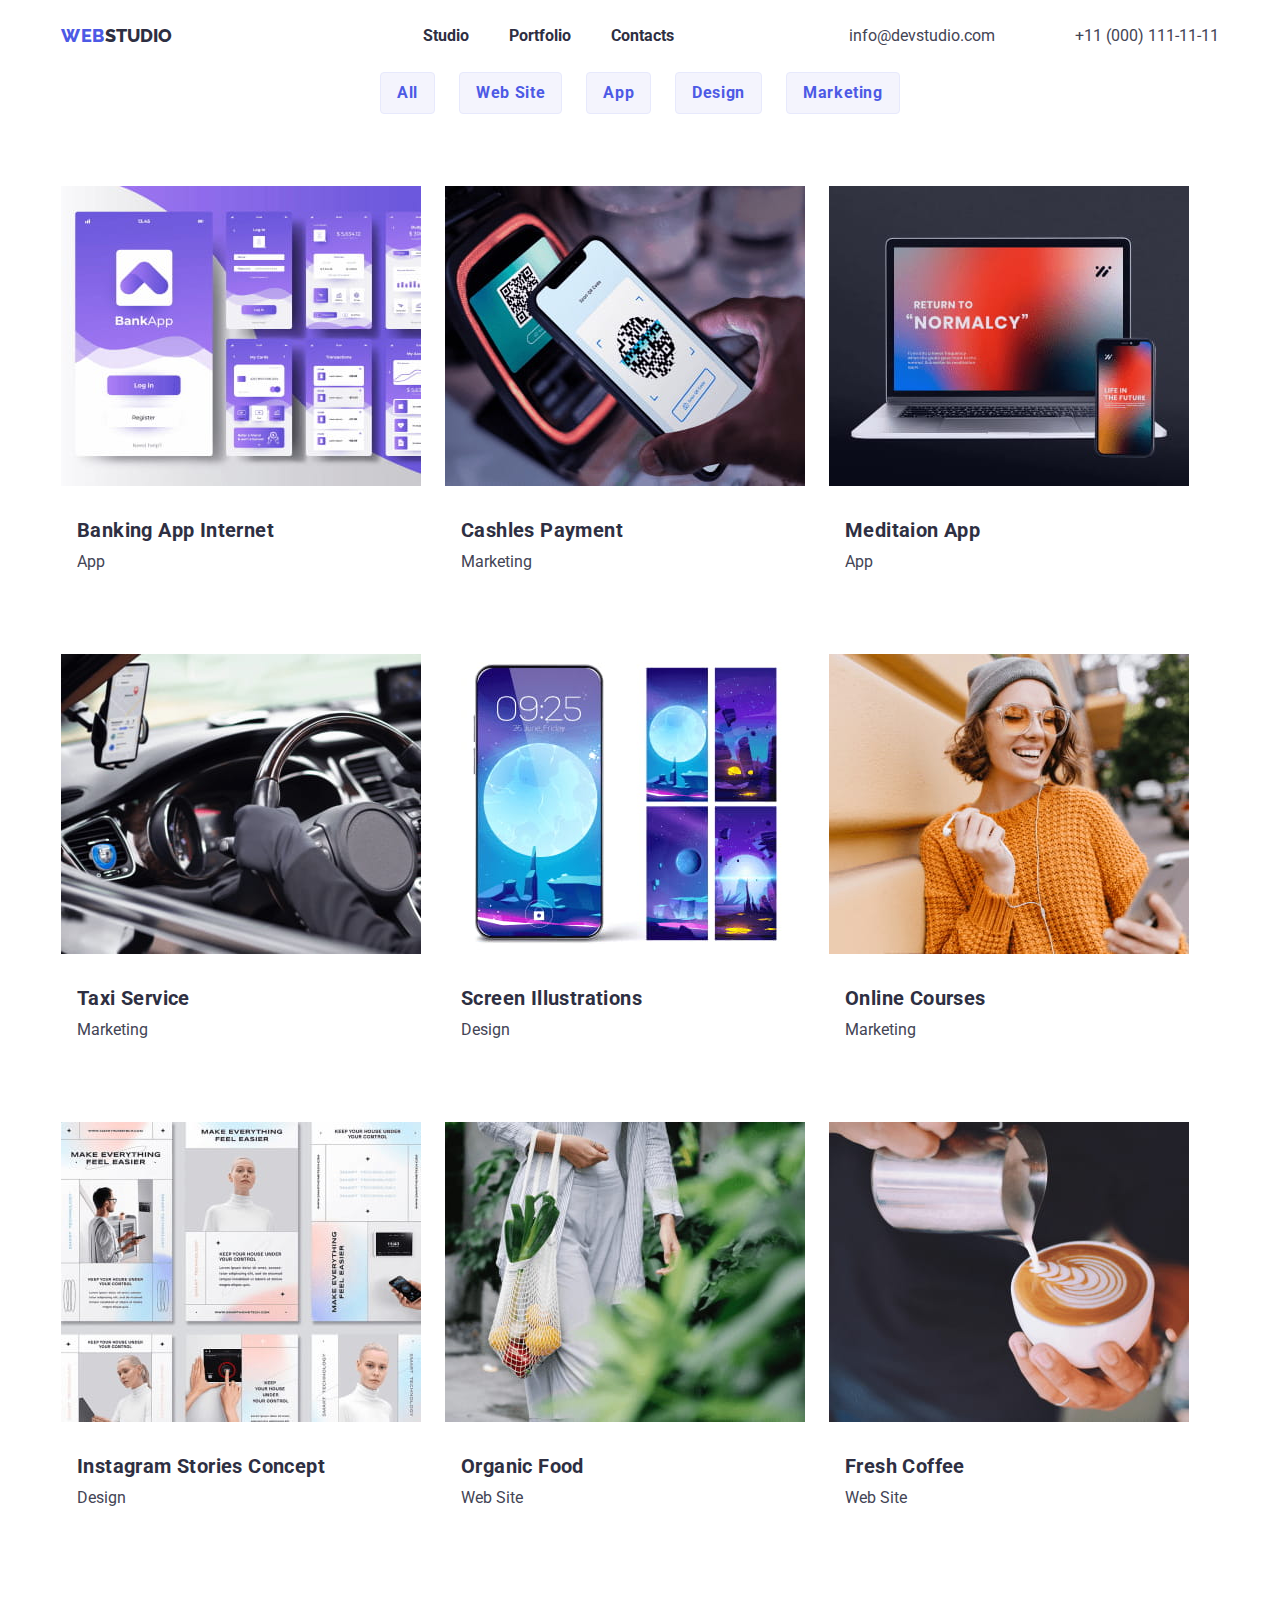
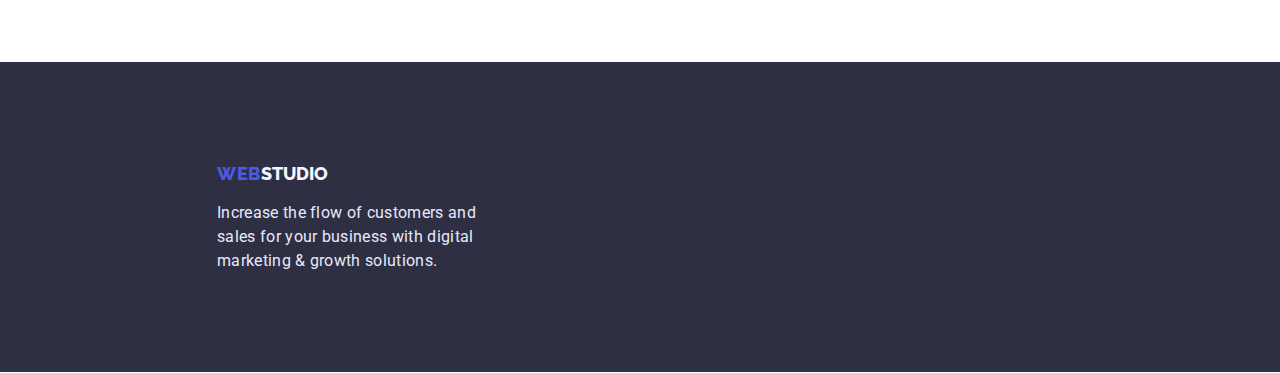
==== commit 2402ee18: "positioned the second section of portfolio.html and made changes to the first section of index.html" ====
--- a/portfolio.html
+++ b/portfolio.html
@@ -44,79 +44,83 @@
          <!-- Page footer -->
 
          <section class="text container">
-        <ul>
-                <li><button class="pointer" type="button">All</button></li>
-                <li><button class="pointer" type="button">Web Site</button></li>
-                <li><button class="pointer" type="button">App</button></li>
-                <li><button class="pointer" type="button">Design</button></li>
-                <li><button class="pointer" type="button">Marketing</button></li>
+            <div class="menu-navigation">
+        <ul class="menu-button">
+                <li class="button-navigation"><button class="pointer" type="button">All</button></li>
+                <li class="button-navigation"><button class="pointer" type="button">Web Site</button></li>
+                <li class="button-navigation"><button class="pointer" type="button">App</button></li>
+                <li class="button-navigation"><button class="pointer" type="button">Design</button></li>
+                <li class="button-navigation"><button class="pointer" type="button">Marketing</button></li>
         </ul>
+        </div>
 
-        <ul>
-            <li>
+        <div class="test-container">
+        <ul class="flex-container">
+            <li class="flex-element">
                 <a class="menu">
-                <img src="./images3/img.jpg" alt="Banking App Internet" width="360">
-                <h3>Banking App Internet</h3>
-                <p>App</p>
+                <img class="flex-img" src="./images3/img.jpg" alt="Banking App Internet" width="360">
+                <h3 class="flex-h3">Banking App Internet</h3>
+                <p class="flex-p">App</p>
                 </a>
             </li>
-            <li>
+            <li class="flex-element">
                 <a class="menu">
-                 <img src="./images3/img10.jpg" alt="Cashless Payment" width="360">
-                 <h3>Cashles Payment</h3>
-                 <p>Marketing</p>
+                 <img class="flex-img" src="./images3/img10.jpg" alt="Cashless Payment" width="360">
+                 <h3 class="flex-h3">Cashles Payment</h3>
+                 <p class="flex-p">Marketing</p>
                  </a>
             </li>
-            <li>
+            <li class="flex-element">
                 <a class="menu">
-                <img src="./images3/img3.jpg" alt="Meditaion App" width="360">
-                <h3>Meditaion App</h3>
-                <p>App</p>
+                <img class="flex-img" src="./images3/img3.jpg" alt="Meditaion App" width="360">
+                <h3 class="flex-h3">Meditaion App</h3>
+                <p class="flex-p">App</p>
                 </a>
             </li>
-            <li>
+            <li class="flex-element">
                 <a class="menu">
-                <img src="./images3/img4.jpg" alt="Taxi Service" width="360">
-                <h3>Taxi Service</h3>
-                <p>Marketing</p>
+                <img class="flex-img" src="./images3/img4.jpg" alt="Taxi Service" width="360">
+                <h3 class="flex-h3">Taxi Service</h3>
+                <p class="flex-p">Marketing</p>
                 </a>
             </li>
-            <li>
+            <li class="flex-element">
                 <a class="menu">
-                <img src="./images3/img5.jpg" alt="Screen Illustrations" width="360">
-                <h3>Screen Illustrations</h3>
-                <p>Design</p>
+                <img class="flex-img" src="./images3/img5.jpg" alt="Screen Illustrations" width="360">
+                <h3 class="flex-h3">Screen Illustrations</h3>
+                <p class="flex-p">Design</p>
                 </a>
             </li>
-            <li>
+            <li class="flex-element">
                 <a class="menu">
-                <img src="./images3/img6.jpg" alt="Online Courses" width="360">
-                <h3>Online Courses</h3>
-                <p>Marketing</p>
+                <img class="flex-img" src="./images3/img6.jpg" alt="Online Courses" width="360">
+                <h3 class="flex-h3">Online Courses</h3>
+                <p class="flex-p">Marketing</p>
                 </a>
             </li>
-            <li>
+            <li class="flex-element">
                 <a class="menu">
-                <img src="./images3/img7.jpg" alt="Instagram Stories Concept" width="360">
-                <h3>Instagram Stories Concept</h3>
-                <p>Design</p>
+                <img class="flex-img" src="./images3/img7.jpg" alt="Instagram Stories Concept" width="360">
+                <h3 class="flex-h3">Instagram Stories Concept</h3>
+                <p class="flex-p">Design</p>
                 </a>
             </li>
-            <li>
+            <li class="flex-element">
                 <a class="menu">
-                <img src="./images3/img8.jpg" alt="Organic Food" width="360">
-                <h3>Organic Food</h3>
-                <p>Web Site</p>
+                <img class="flex-img" src="./images3/img8.jpg" alt="Organic Food" width="360">
+                <h3 class="flex-h3">Organic Food</h3>
+                <p class="flex-p">Web Site</p>
                 </a>
             </li>
-            <li>
+            <li class="flex-element">
                 <a class="menu">
-                <img src="./images3/img9.jpg" alt="Fresh Coffee" width="360">
-                <h3>Fresh Coffee</h3>
-                <p>Web Site</p>
+                <img class="flex-img" src="./images3/img9.jpg" alt="Fresh Coffee" width="360">
+                <h3 class="flex-h3">Fresh Coffee</h3>
+                <p class="flex-p">Web Site</p>
                 </a>
             </li>
         </ul>
+        </div>
     </section>
 
     </main>
--- a/css/style.css
+++ b/css/style.css
@@ -51,6 +51,7 @@
     display: flex;
     align-items: center;
     justify-content: space-between;
+
     padding-top: 24px;
     padding-bottom: 24px;
 }
@@ -95,13 +96,13 @@
 }
 
 .text-title .title {
-    margin-bottom: 8px;
+    padding-bottom: 8px;
 
     width: 264px;
 }
 
 .text-title .title-p {
-    margin-bottom: 120px;
+    padding-bottom: 120px;
 }
 
  .no-padding {
@@ -131,7 +132,7 @@
 }
 
 .text-img .list-img-li:not(:last-child) {
-margin-right: 24px;
+    margin-right: 24px;
 }
 
 .secondary-text-title {
@@ -160,15 +161,15 @@
 }
 
 .img img {
-    margin-bottom: 32px;
+    padding-bottom: 32px;
 }
 
 .img h3 {
-    margin-bottom: 8px;
+    padding-bottom: 8px;
 }
 
 .img p {
-    margin-bottom: 32px;
+    padding-bottom: 32px;
 }
 
 .bottom {
@@ -200,6 +201,60 @@
 
 
 /* ============= Позіціонування контенту index.html =============*/
+
+
+/* ============= Позиціонування контенту portfolio.html ============= */
+
+.menu-navigation {
+    margin-bottom: 72px;
+}
+
+.menu-button {
+    display: flex;
+    align-items: center;
+    flex-direction: row;
+    justify-content: center;
+
+}
+
+.menu-button .button-navigation:not(:last-child) {
+margin-right: 24px;
+}
+
+/* Test-container img */
+
+.flex-container {
+    display: flex;
+    flex-wrap: wrap;
+}
+
+.flex-element:not(:nth-child(3n)) {
+    margin-right: 24px;
+}
+ 
+.flex-element:not(:nth-last-child(-n + 3)) {
+    margin-bottom: 48px;
+}
+
+.flex-img {
+    padding-bottom: 32px;
+}
+
+.flex-h3 {
+    padding-bottom: 8px;
+    padding-left: 16px;
+}
+
+.flex-p {
+    padding-bottom: 32px;
+    padding-left: 16px;
+}
+
+/* Test-container img */
+
+
+
+/* ============= Позиціонування контенту portfolio.html ============= */
 
 .logo {
     font-family: "Raleway", sans-serif;
@@ -304,12 +359,11 @@
 
 
 .main-pointer {
-    display: flex;
+    padding-bottom: 192px;
+
     align-items: flex-start;
     flex-direction: row;
-    text-align: center;
     padding: 16px 32px;
-    gap: 10px;
     border: none;
     border-radius: 4px;
 
@@ -334,9 +388,11 @@
 }
 
 .hero {
+    text-align: center;
     margin-top: 0px;
     margin-bottom: 120px;
-
+    height: 603px;
+    
     background-color: var(--brand-color);
 }
 
@@ -345,8 +401,8 @@
 }
 
 .hero-logo {
-    text-align: center;
-    margin-bottom: 48px;
+    padding-top: 192px;
+    padding-bottom: 48px;
 
     font-family: "Roboto", sans-serif;
     font-weight: 700;
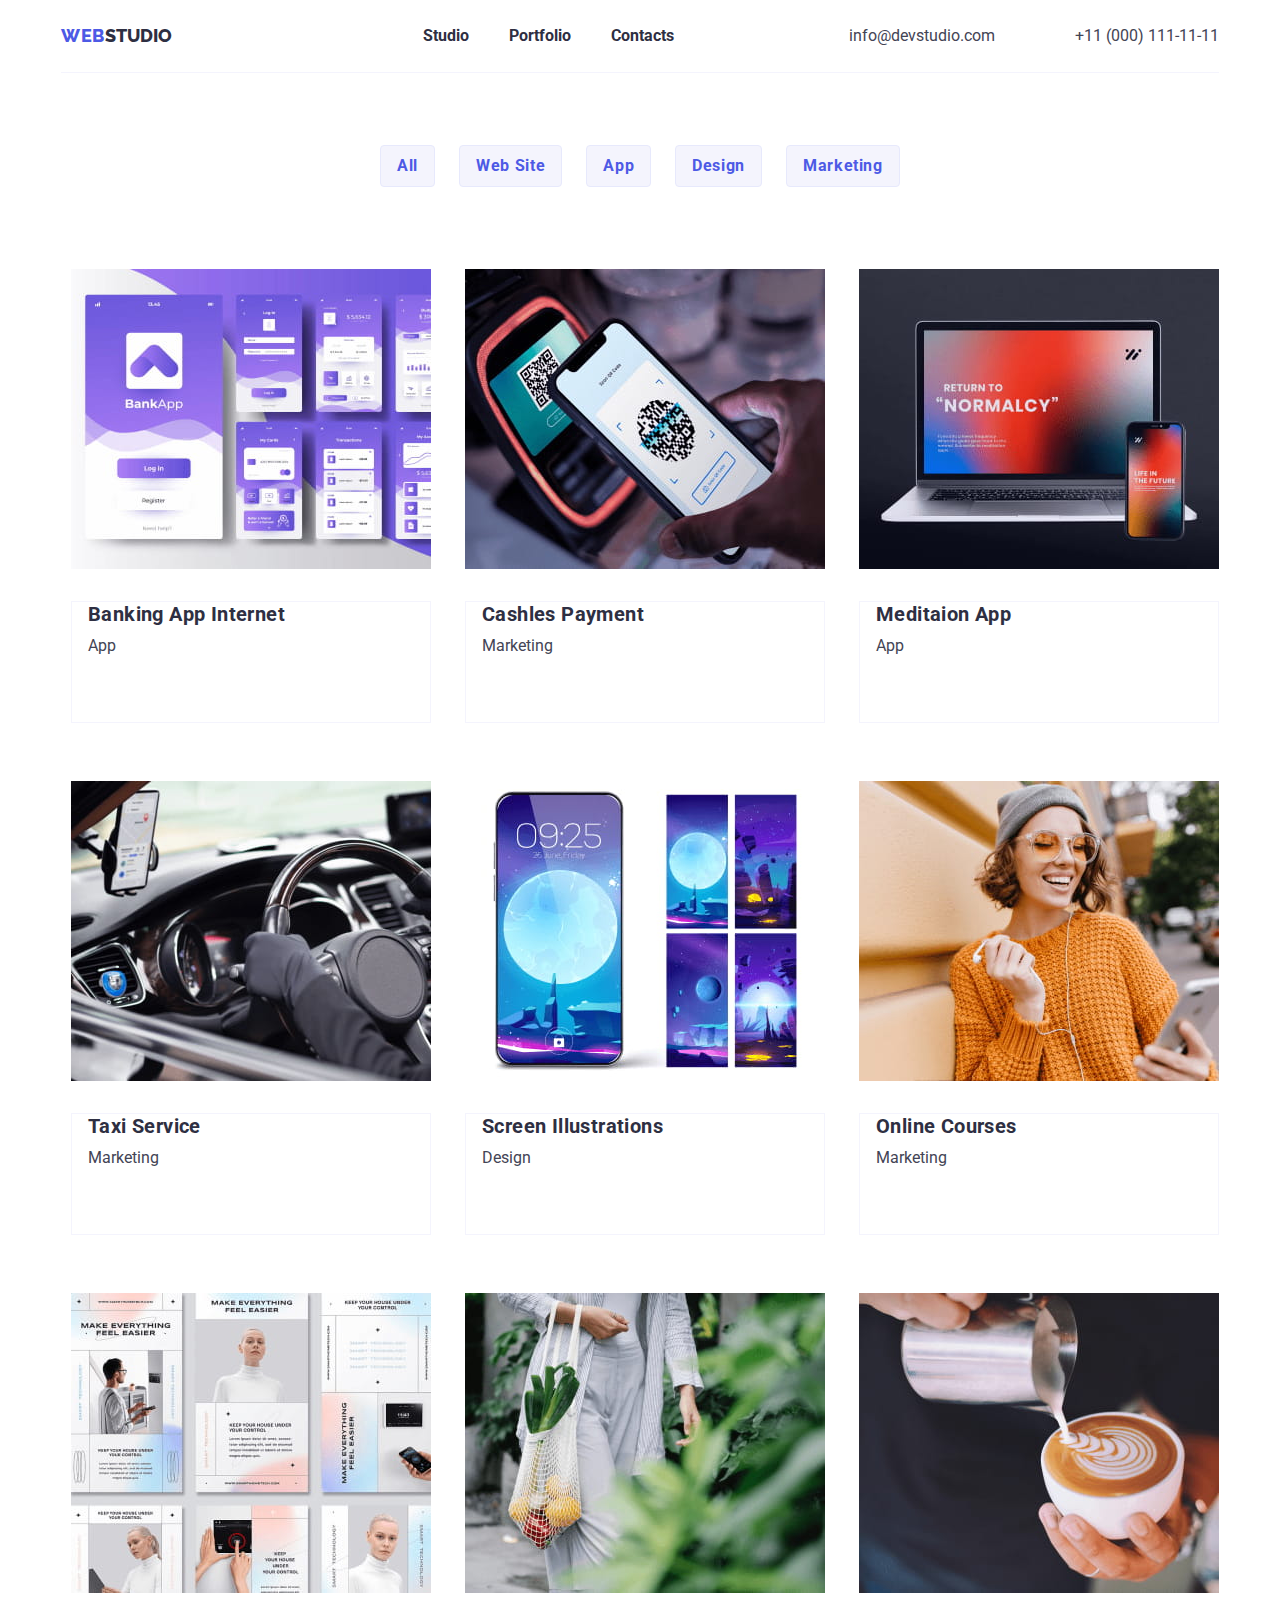
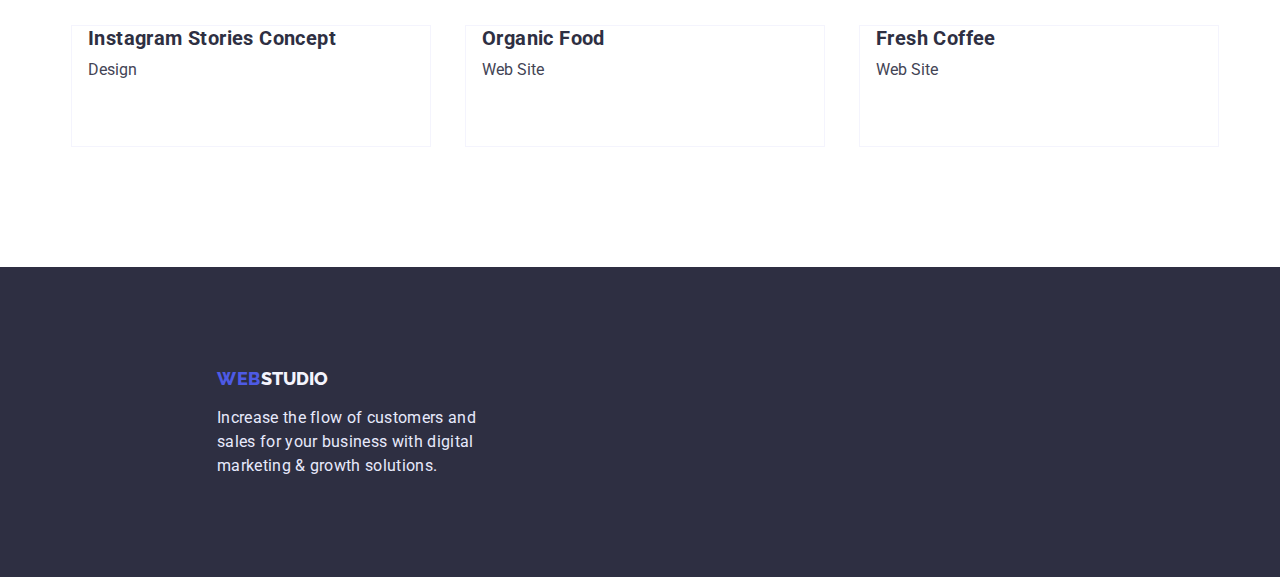
==== commit 1c330990: "the positioning of the portfolio.html section, the section grid and the bottom border in the header" ====
--- a/portfolio.html
+++ b/portfolio.html
@@ -44,7 +44,7 @@
          <!-- Page footer -->
 
          <section class="text container">
-            <div class="menu-navigation">
+            <div class="menu-navigation section">
         <ul class="menu-button">
                 <li class="button-navigation"><button class="pointer" type="button">All</button></li>
                 <li class="button-navigation"><button class="pointer" type="button">Web Site</button></li>
@@ -58,65 +58,127 @@
         <ul class="flex-container">
             <li class="flex-element">
                 <a class="menu">
+                    <article class="flex">
+                        <div class="flex-thumb">
                 <img class="flex-img" src="./images3/img.jpg" alt="Banking App Internet" width="360">
+                </div>
+                </article>
+                <div class="flex-content">
                 <h3 class="flex-h3">Banking App Internet</h3>
                 <p class="flex-p">App</p>
+                </div>
                 </a>
             </li>
+
             <li class="flex-element">
                 <a class="menu">
+                    <article class="flex">
+                        <div class="flex-thumb">
                  <img class="flex-img" src="./images3/img10.jpg" alt="Cashless Payment" width="360">
+                 </div>
+                 </article>
+                 <div class="flex-content">
                  <h3 class="flex-h3">Cashles Payment</h3>
                  <p class="flex-p">Marketing</p>
+                 </div>
                  </a>
             </li>
+
             <li class="flex-element">
                 <a class="menu">
+                    <article class="flex">
+                        <div class="flex-thumb">
                 <img class="flex-img" src="./images3/img3.jpg" alt="Meditaion App" width="360">
+                </div>
+                </article>
+                <div class="flex-content">
                 <h3 class="flex-h3">Meditaion App</h3>
                 <p class="flex-p">App</p>
+                </div>
                 </a>
             </li>
+
             <li class="flex-element">
                 <a class="menu">
+                    <article class="flex">
+                        <div class="flex-thumb">
                 <img class="flex-img" src="./images3/img4.jpg" alt="Taxi Service" width="360">
+                </div>
+                </article>
+                <div class="flex-content">
                 <h3 class="flex-h3">Taxi Service</h3>
                 <p class="flex-p">Marketing</p>
+                </div>
                 </a>
             </li>
+
             <li class="flex-element">
                 <a class="menu">
+                    <article class="flex">
+                        <div class="flex-thumb">
                 <img class="flex-img" src="./images3/img5.jpg" alt="Screen Illustrations" width="360">
+                </div>
+                </article>
+                <div class="flex-content">
                 <h3 class="flex-h3">Screen Illustrations</h3>
                 <p class="flex-p">Design</p>
+                </div>
                 </a>
             </li>
+
             <li class="flex-element">
                 <a class="menu">
+                    <article class="flex">
+                        <div class="flex-thumb">
                 <img class="flex-img" src="./images3/img6.jpg" alt="Online Courses" width="360">
+                </div>
+                </article>
+                <div class="flex-content">
                 <h3 class="flex-h3">Online Courses</h3>
                 <p class="flex-p">Marketing</p>
+                </div>
                 </a>
             </li>
+
             <li class="flex-element">
                 <a class="menu">
+                    <article class="flex">
+                        <div class="flex-thumb">
                 <img class="flex-img" src="./images3/img7.jpg" alt="Instagram Stories Concept" width="360">
+                </div>
+                </article>
+                <div class="flex-content">
                 <h3 class="flex-h3">Instagram Stories Concept</h3>
                 <p class="flex-p">Design</p>
+                </div>
                 </a>
             </li>
+
             <li class="flex-element">
                 <a class="menu">
+                    <article class="flex">
+                    <div class="flex-thumb">
                 <img class="flex-img" src="./images3/img8.jpg" alt="Organic Food" width="360">
+                </div>
+                </article>
+                <div class="flex-content">
                 <h3 class="flex-h3">Organic Food</h3>
                 <p class="flex-p">Web Site</p>
+                </div>
                 </a>
             </li>
+            
             <li class="flex-element">
                 <a class="menu">
+                    <article class="flex">
+                        <div class="flex-thumb">
                 <img class="flex-img" src="./images3/img9.jpg" alt="Fresh Coffee" width="360">
+                </div>
+                </article>
+                <div class="flex-content">
                 <h3 class="flex-h3">Fresh Coffee</h3>
                 <p class="flex-p">Web Site</p>
+                </div>
                 </a>
             </li>
         </ul>
--- a/css/style.css
+++ b/css/style.css
@@ -8,6 +8,8 @@
     --color4:#FFFFFF;
     --color5: #404BBF;
     --color6: #E7E9FC;
+    --flex-element-gap:10px;
+    --flex-shadow:0px 1px 6px rgba(46, 47, 66, 0.08);
 }
 
 /* ============= Додаткові параметри скидання стилів ============= */
@@ -38,12 +40,17 @@
 
 
 /* Створений загальний контейнер */
+
 .container {
     width: 1158px;
     margin-left: auto;
     margin-right: auto;
 }
 
+.section {
+    padding-right: 156px;
+    padding-left: 156px;
+}
 
 /* ============= Позіціонування контенту index.html============= */
 
@@ -54,6 +61,8 @@
 
     padding-top: 24px;
     padding-bottom: 24px;
+
+    border-bottom: 0.5px solid var(--color3);
 }
 
 .header-nav {
@@ -136,6 +145,7 @@
 }
 
 .secondary-text-title {
+    padding-top: 120px;
     margin-bottom: 72px;
 }
 
@@ -210,6 +220,8 @@
 }
 
 .menu-button {
+    margin-top: 72px;
+
     display: flex;
     align-items: center;
     flex-direction: row;
@@ -226,6 +238,14 @@
 .flex-container {
     display: flex;
     flex-wrap: wrap;
+
+    margin-top: calc( -1 + var(--flex-element-gap));    
+    margin-left: calc(-1 + var(--flex-element-gap));   
+}
+
+.flex-container > .flex-element {
+   margin-left: var(--flex-element-gap);   
+   margin-top: var(--flex-element-gap);   
 }
 
 .flex-element:not(:nth-child(3n)) {
@@ -237,18 +257,27 @@
 }
 
 .flex-img {
-    padding-bottom: 32px;
+    margin-bottom: 32px;
+
+    display: block;
+    max-width: 100%;
 }
 
 .flex-h3 {
-    padding-bottom: 8px;
-    padding-left: 16px;
+    margin-bottom: 8px;
 }
 
 .flex-p {
+    margin-bottom: 32px;
+}
+
+.flex-content {
     padding-bottom: 32px;
     padding-left: 16px;
-}
+
+    border: 0.5px solid var(--color3);
+}
+
 
 /* Test-container img */
 
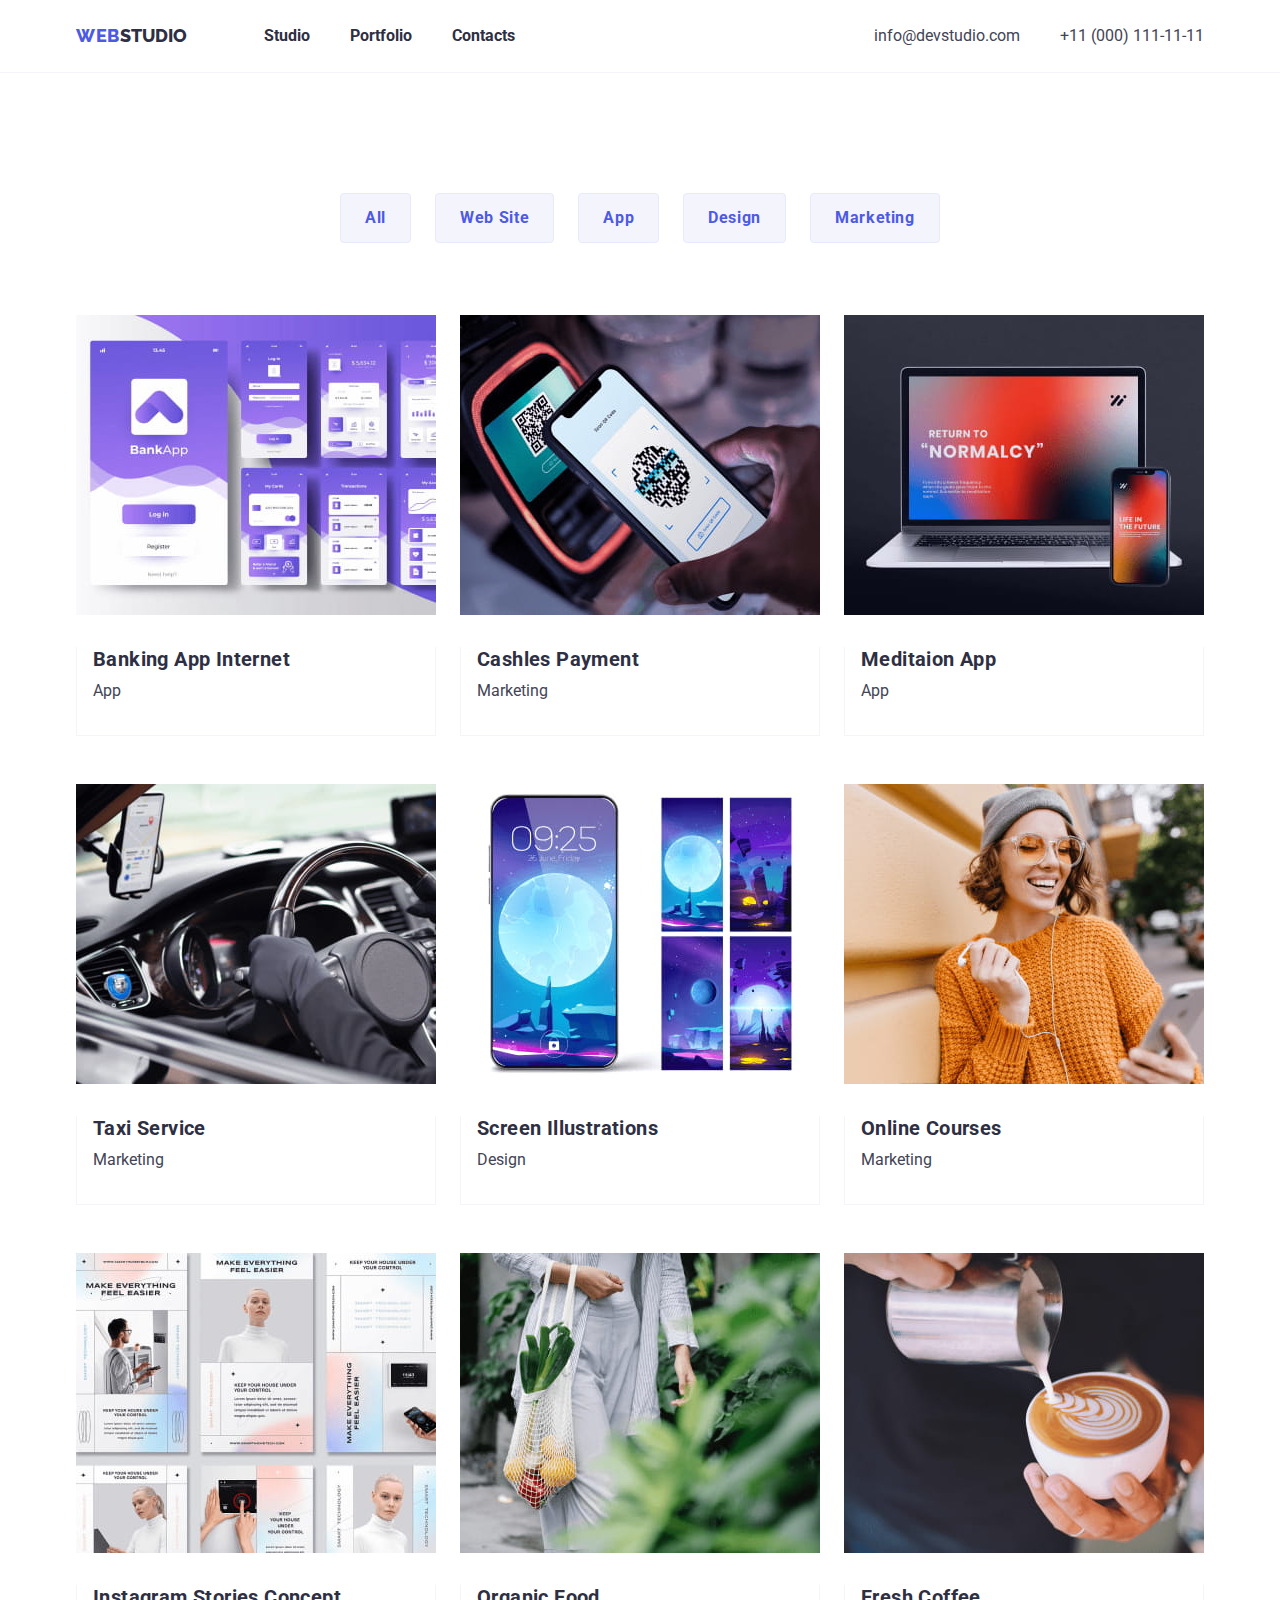
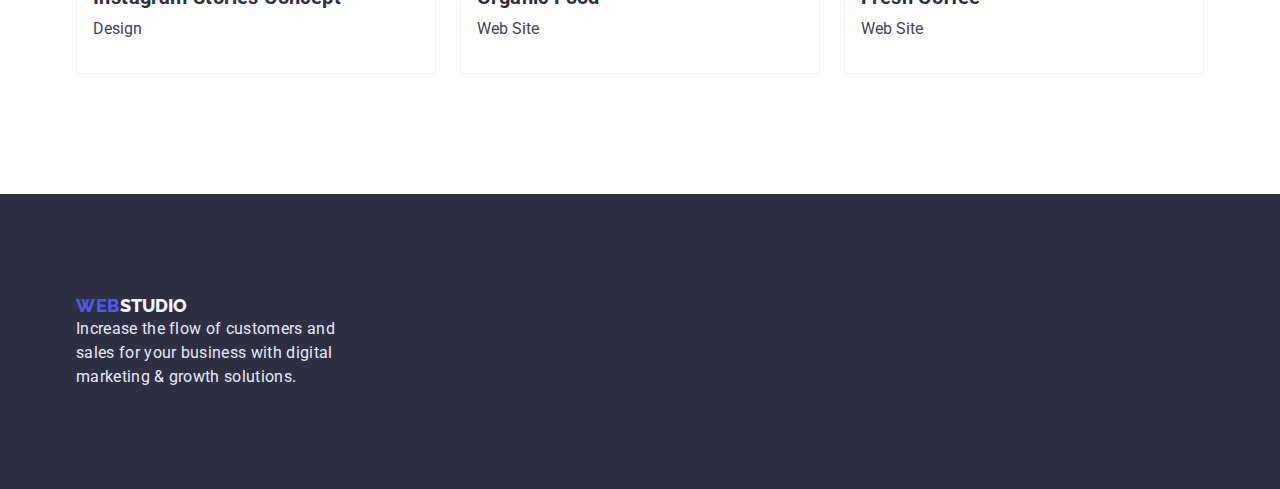
==== commit 8c8a5ee2: "made changes to index.html, portfolio.html and style.css files" ====
--- a/portfolio.html
+++ b/portfolio.html
@@ -20,7 +20,8 @@
 </head>
 <body>
     
-    <header class="container header-container">
+    <header class="header-container">
+        <div class="container header-menu">
         <a class="contacts-logo" href="./portfolio.html"><span class="logo">web</span><span class="logo-two">studio</span></a>
 
         <!-- Main navigation -->
@@ -37,14 +38,15 @@
             <li class="item"><a class="contacts-inform-tel" href="mailto:info@devstudio.com">info@devstudio.com</a></li>
             <li class="item"><a class="contacts-inform" href="tel:+110001111111">+11 (000) 111-11-11</a></li>
         </ul>
+        </div>
     </header>
 
     <main>
 
          <!-- Page footer -->
 
-         <section class="text container">
-            <div class="menu-navigation section">
+         <section class="text">
+            <div class="container menu-navigation">
         <ul class="menu-button">
                 <li class="button-navigation"><button class="pointer" type="button">All</button></li>
                 <li class="button-navigation"><button class="pointer" type="button">Web Site</button></li>
@@ -52,17 +54,11 @@
                 <li class="button-navigation"><button class="pointer" type="button">Design</button></li>
                 <li class="button-navigation"><button class="pointer" type="button">Marketing</button></li>
         </ul>
-        </div>
 
-        <div class="test-container">
         <ul class="flex-container">
             <li class="flex-element">
                 <a class="menu">
-                    <article class="flex">
-                        <div class="flex-thumb">
                 <img class="flex-img" src="./images3/img.jpg" alt="Banking App Internet" width="360">
-                </div>
-                </article>
                 <div class="flex-content">
                 <h3 class="flex-h3">Banking App Internet</h3>
                 <p class="flex-p">App</p>
@@ -72,25 +68,16 @@
 
             <li class="flex-element">
                 <a class="menu">
-                    <article class="flex">
-                        <div class="flex-thumb">
                  <img class="flex-img" src="./images3/img10.jpg" alt="Cashless Payment" width="360">
-                 </div>
-                 </article>
                  <div class="flex-content">
                  <h3 class="flex-h3">Cashles Payment</h3>
                  <p class="flex-p">Marketing</p>
-                 </div>
                  </a>
             </li>
 
             <li class="flex-element">
                 <a class="menu">
-                    <article class="flex">
-                        <div class="flex-thumb">
                 <img class="flex-img" src="./images3/img3.jpg" alt="Meditaion App" width="360">
-                </div>
-                </article>
                 <div class="flex-content">
                 <h3 class="flex-h3">Meditaion App</h3>
                 <p class="flex-p">App</p>
@@ -100,11 +87,7 @@
 
             <li class="flex-element">
                 <a class="menu">
-                    <article class="flex">
-                        <div class="flex-thumb">
                 <img class="flex-img" src="./images3/img4.jpg" alt="Taxi Service" width="360">
-                </div>
-                </article>
                 <div class="flex-content">
                 <h3 class="flex-h3">Taxi Service</h3>
                 <p class="flex-p">Marketing</p>
@@ -114,11 +97,7 @@
 
             <li class="flex-element">
                 <a class="menu">
-                    <article class="flex">
-                        <div class="flex-thumb">
                 <img class="flex-img" src="./images3/img5.jpg" alt="Screen Illustrations" width="360">
-                </div>
-                </article>
                 <div class="flex-content">
                 <h3 class="flex-h3">Screen Illustrations</h3>
                 <p class="flex-p">Design</p>
@@ -128,11 +107,7 @@
 
             <li class="flex-element">
                 <a class="menu">
-                    <article class="flex">
-                        <div class="flex-thumb">
                 <img class="flex-img" src="./images3/img6.jpg" alt="Online Courses" width="360">
-                </div>
-                </article>
                 <div class="flex-content">
                 <h3 class="flex-h3">Online Courses</h3>
                 <p class="flex-p">Marketing</p>
@@ -142,11 +117,7 @@
 
             <li class="flex-element">
                 <a class="menu">
-                    <article class="flex">
-                        <div class="flex-thumb">
                 <img class="flex-img" src="./images3/img7.jpg" alt="Instagram Stories Concept" width="360">
-                </div>
-                </article>
                 <div class="flex-content">
                 <h3 class="flex-h3">Instagram Stories Concept</h3>
                 <p class="flex-p">Design</p>
@@ -156,11 +127,7 @@
 
             <li class="flex-element">
                 <a class="menu">
-                    <article class="flex">
-                    <div class="flex-thumb">
                 <img class="flex-img" src="./images3/img8.jpg" alt="Organic Food" width="360">
-                </div>
-                </article>
                 <div class="flex-content">
                 <h3 class="flex-h3">Organic Food</h3>
                 <p class="flex-p">Web Site</p>
@@ -170,11 +137,7 @@
             
             <li class="flex-element">
                 <a class="menu">
-                    <article class="flex">
-                        <div class="flex-thumb">
                 <img class="flex-img" src="./images3/img9.jpg" alt="Fresh Coffee" width="360">
-                </div>
-                </article>
                 <div class="flex-content">
                 <h3 class="flex-h3">Fresh Coffee</h3>
                 <p class="flex-p">Web Site</p>
--- a/css/style.css
+++ b/css/style.css
@@ -45,6 +45,9 @@
     width: 1158px;
     margin-left: auto;
     margin-right: auto;
+    padding-left: 15px;
+    padding-right: 15px;
+
 }
 
 .section {
@@ -57,7 +60,6 @@
 .header-container {
     display: flex;
     align-items: center;
-    justify-content: space-between;
 
     padding-top: 24px;
     padding-bottom: 24px;
@@ -65,6 +67,10 @@
     border-bottom: 0.5px solid var(--color3);
 }
 
+.header-menu {
+    display: flex;
+}
+
 .header-nav {
     display: flex;
     align-items: center;
@@ -76,11 +82,15 @@
 }
 
 .secondary-link {
+    margin-left: auto;
+
     display: flex;
     align-items: center;
 }
 
 .contacts-logo {
+    margin-right: 77px;
+
     font-family: "Raleway", sans-serif;
     font-style: normal;
     font-weight: 800;
@@ -88,13 +98,10 @@
     line-height: 1.3;
 
     align-items: center;
-    letter-spacing: 0.03;
+    letter-spacing:0.03;
     text-transform: uppercase;
 }
  
-.logo-two {
-    margin-right: 77px;
-}
 
 .link .item:not(:last-child) {
     margin-right: 40px;
@@ -105,13 +112,9 @@
 }
 
 .text-title .title {
-    padding-bottom: 8px;
+    margin-bottom: 8px;
 
     width: 264px;
-}
-
-.text-title .title-p {
-    padding-bottom: 120px;
 }
 
  .no-padding {
@@ -129,12 +132,16 @@
 }
 
 .text {
-    margin-bottom: 120px;
+    padding-top: 120px;
+    padding-bottom: 120px;
+}
+
+.text-img {
+    padding-bottom: 120px;
 }
 
 .text-img .list-img {
     margin-top: 72px;
-    margin-bottom: 120px;
 
     display: flex;
     align-items: center; 
@@ -144,9 +151,9 @@
     margin-right: 24px;
 }
 
-.secondary-text-title {
+.secondary-text {
     padding-top: 120px;
-    margin-bottom: 72px;
+    padding-bottom: 120px;
 }
 
 .secondary-text-img {
@@ -159,31 +166,22 @@
     margin-right: 24px;
 }
 
+.img-text {
+    padding-top: 32px;
+    padding-bottom: 32px;
+    margin-bottom: 8px;
+}
+
 .img {
-    margin-bottom: 120px;
-    padding: 0px 0px 32px;
     gap: 32px;
 
     width: 264px;
-    height: 380px;
-
-    justify-content: center;
-}
-
-.img img {
-    padding-bottom: 32px;
-}
-
-.img h3 {
-    padding-bottom: 8px;
-}
-
-.img p {
-    padding-bottom: 32px;
 }
 
 .bottom {
-    height: 310px;
+    padding-top: 100px;
+    padding-bottom: 100px;
+
     left: 0px;
     top: 2283px;
 }
@@ -198,15 +196,8 @@
 .footer-bottom {
     display: flex;
     flex-direction: column;
-
-    padding-top: 100px;
-    padding-bottom: 100px;
-    padding-left: 156px;
-}
-
-.footer-bottom .contacts-logo {
-    padding-bottom: 16px;
-}
+}
+
 
 
 
@@ -215,15 +206,10 @@
 
 /* ============= Позиціонування контенту portfolio.html ============= */
 
-.menu-navigation {
+.menu-button {
     margin-bottom: 72px;
-}
-
-.menu-button {
-    margin-top: 72px;
-
-    display: flex;
-    align-items: center;
+
+    display: flex;
     flex-direction: row;
     justify-content: center;
 
@@ -241,11 +227,6 @@
 
     margin-top: calc( -1 + var(--flex-element-gap));    
     margin-left: calc(-1 + var(--flex-element-gap));   
-}
-
-.flex-container > .flex-element {
-   margin-left: var(--flex-element-gap);   
-   margin-top: var(--flex-element-gap);   
 }
 
 .flex-element:not(:nth-child(3n)) {
@@ -267,15 +248,14 @@
     margin-bottom: 8px;
 }
 
-.flex-p {
-    margin-bottom: 32px;
-}
-
 .flex-content {
     padding-bottom: 32px;
+    padding-right: 16px;
+    padding-bottom: 32px;
     padding-left: 16px;
 
     border: 0.5px solid var(--color3);
+    border-top: none;
 }
 
 
@@ -370,8 +350,6 @@
 }
 
 .contacts-inform-tel {
-    margin-right: 40px;
-
     color: var(--brand-color);
 }
 
@@ -417,9 +395,10 @@
 }
 
 .hero {
+    padding-top: 188px;
+    padding-bottom: 188px;
+
     text-align: center;
-    margin-top: 0px;
-    margin-bottom: 120px;
     height: 603px;
     
     background-color: var(--brand-color);
@@ -430,8 +409,7 @@
 }
 
 .hero-logo {
-    padding-top: 192px;
-    padding-bottom: 48px;
+    margin-bottom: 48px;
 
     font-family: "Roboto", sans-serif;
     font-weight: 700;
@@ -549,7 +527,7 @@
     align-items: center;
     border-radius: 4px;
     box-sizing: border-box;
-    padding: 8px 16px;
+    padding: 12px 24px;
 
     font-family: "Roboto", sans-serif;
     font-style: normal;
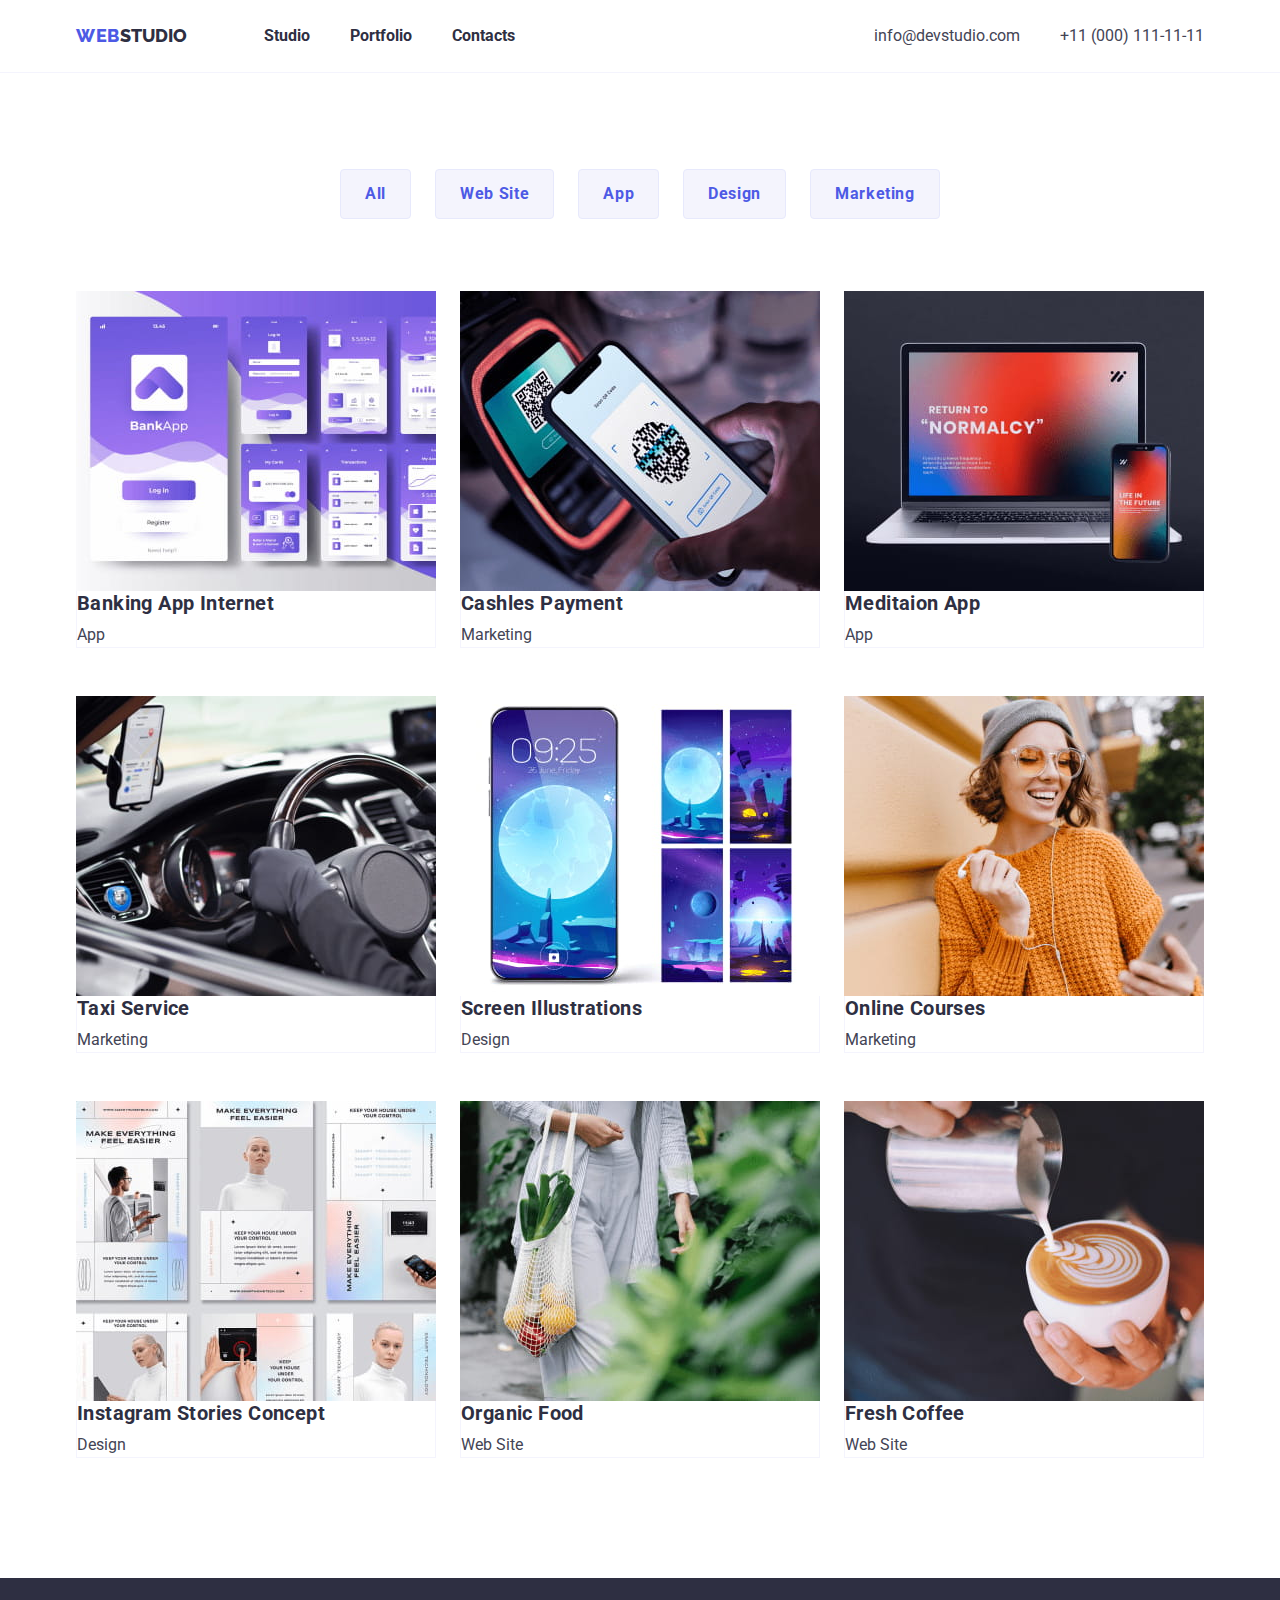
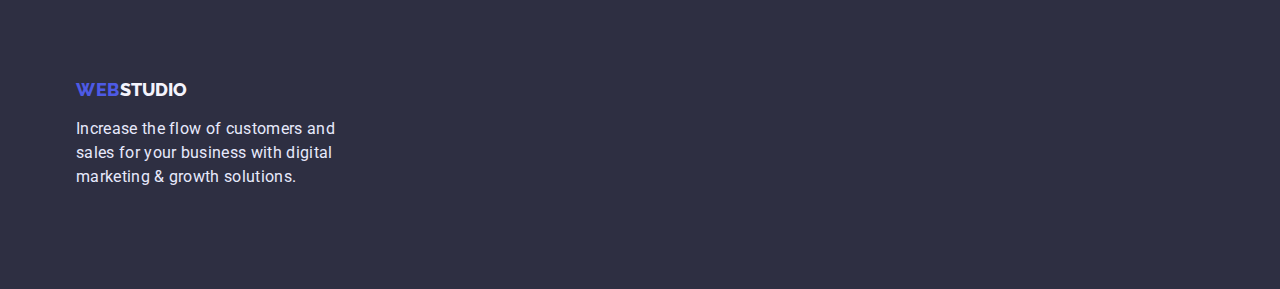
==== commit 8c33d028: "made some changes to index.html, portfolio.html and style.css files" ====
--- a/portfolio.html
+++ b/portfolio.html
@@ -22,7 +22,7 @@
     
     <header class="header-container">
         <div class="container header-menu">
-        <a class="contacts-logo" href="./portfolio.html"><span class="logo">web</span><span class="logo-two">studio</span></a>
+        <a class="contacts-logo-one" href="./portfolio.html"><span class="logo">web</span><span class="logo-two">studio</span></a>
 
         <!-- Main navigation -->
         <nav class="header-nav">
--- a/css/style.css
+++ b/css/style.css
@@ -89,7 +89,7 @@
 }
 
 .contacts-logo {
-    margin-right: 77px;
+    margin-bottom: 16px;
 
     font-family: "Raleway", sans-serif;
     font-style: normal;
@@ -102,6 +102,20 @@
     text-transform: uppercase;
 }
  
+.contacts-logo-one {
+    margin-right: 77px;
+
+    font-family: "Raleway", sans-serif;
+    font-style: normal;
+    font-weight: 800;
+    font-size: 18px;
+    line-height: 1.3;
+    
+     align-items: center;
+     letter-spacing: 0.03;
+    text-transform: uppercase;
+}
+
 
 .link .item:not(:last-child) {
     margin-right: 40px;
@@ -132,7 +146,7 @@
 }
 
 .text {
-    padding-top: 120px;
+    padding-top: 96px;
     padding-bottom: 120px;
 }
 
@@ -156,6 +170,10 @@
     padding-bottom: 120px;
 }
 
+.secondary-text-title {
+    margin-bottom: 72px;
+}
+
 .secondary-text-img {
     display: flex;
     align-items: center;
@@ -169,7 +187,6 @@
 .img-text {
     padding-top: 32px;
     padding-bottom: 32px;
-    margin-bottom: 8px;
 }
 
 .img {
@@ -238,8 +255,6 @@
 }
 
 .flex-img {
-    margin-bottom: 32px;
-
     display: block;
     max-width: 100%;
 }
@@ -249,10 +264,7 @@
 }
 
 .flex-content {
-    padding-bottom: 32px;
-    padding-right: 16px;
-    padding-bottom: 32px;
-    padding-left: 16px;
+    padding-bottom: 32px 16px;
 
     border: 0.5px solid var(--color3);
     border-top: none;
@@ -482,6 +494,8 @@
 }
 
 .secondary-text h3 {
+    margin-bottom: 8px;
+
     font-weight: 700;
     font-size: 20px;
     line-height: 1.2;
